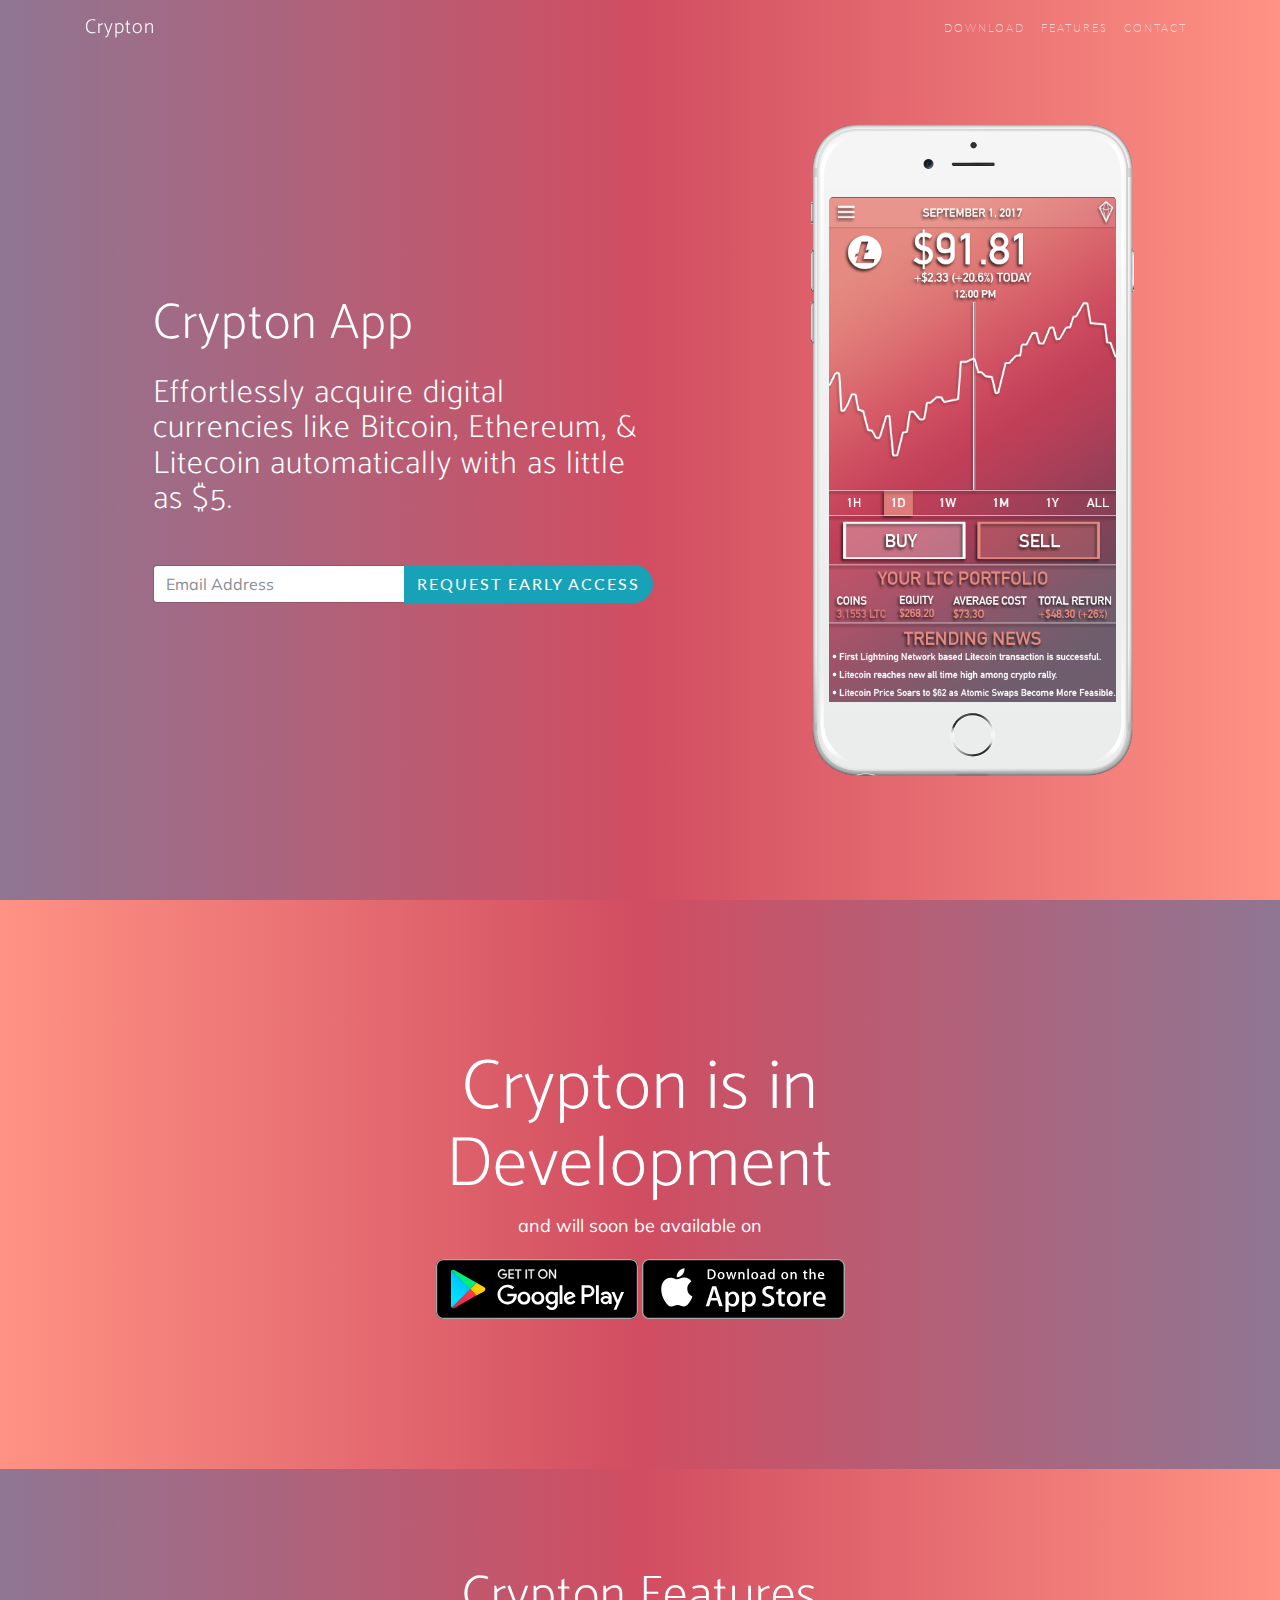
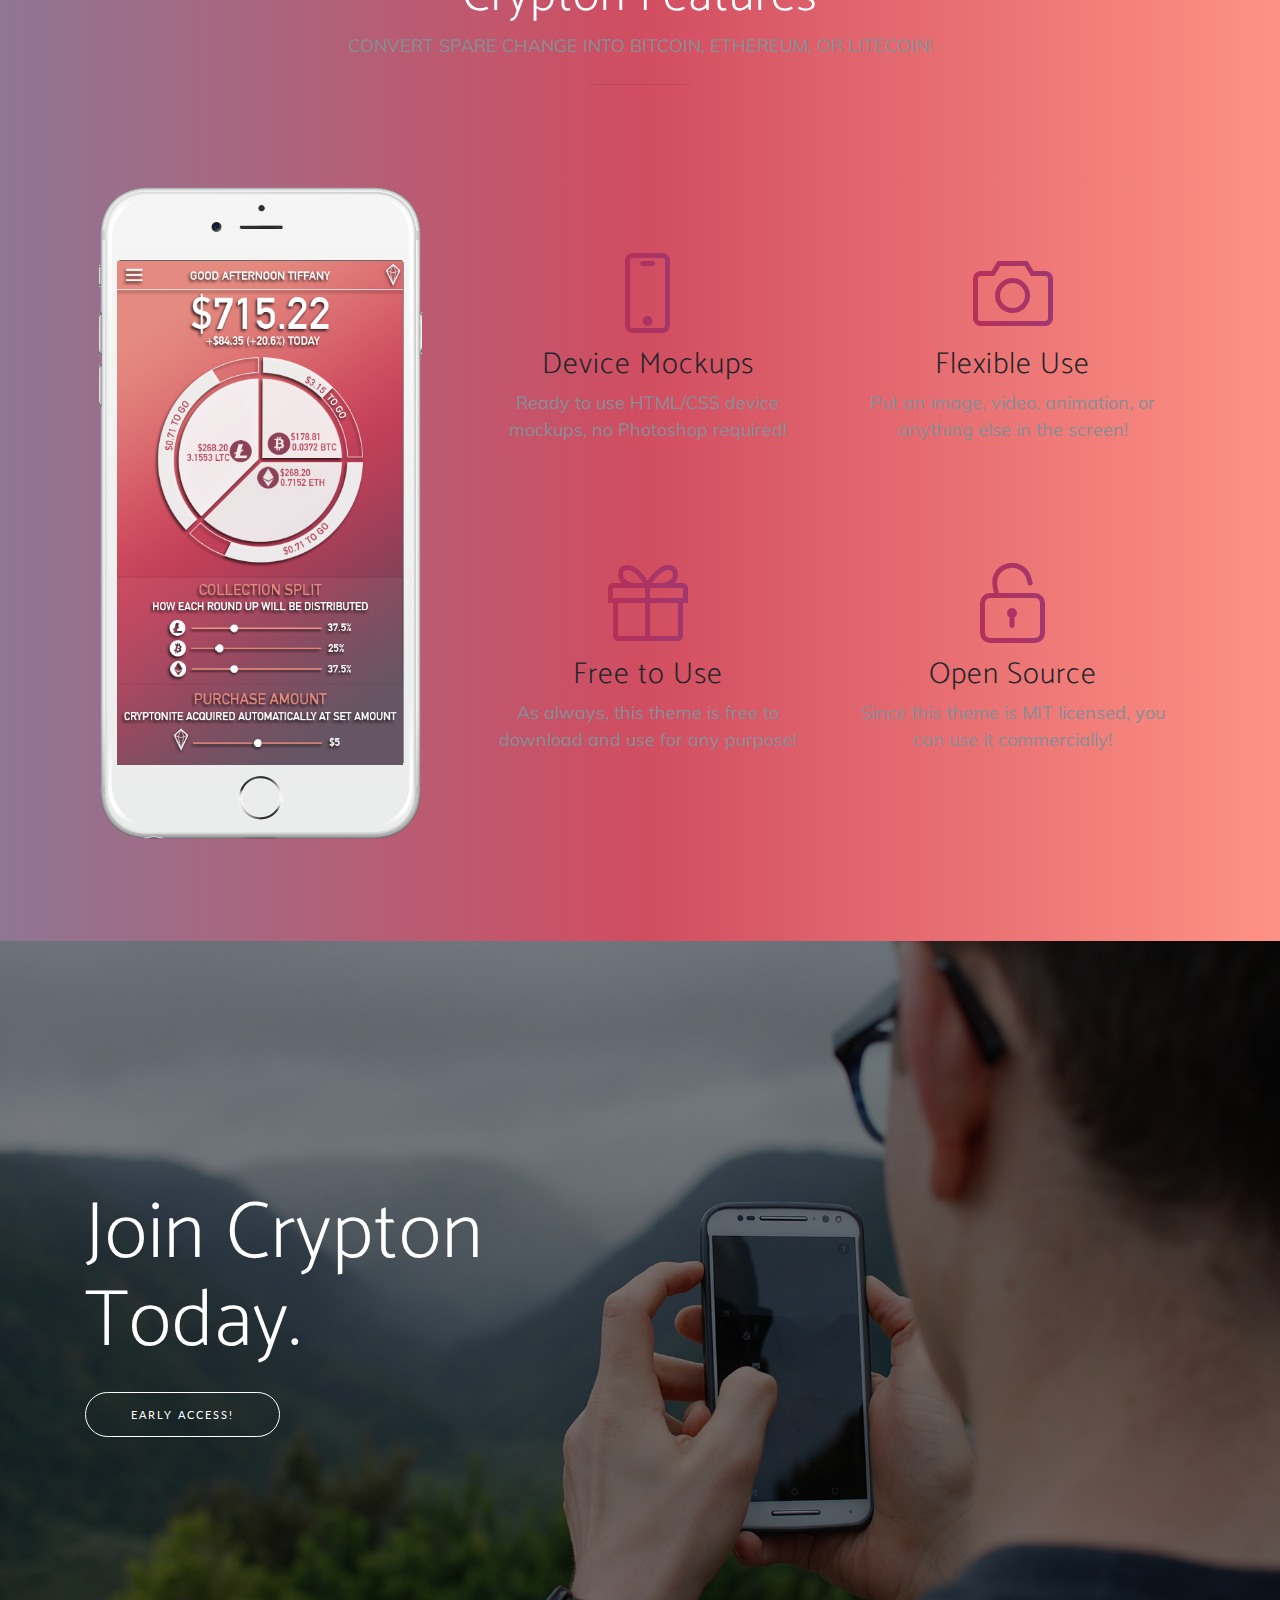
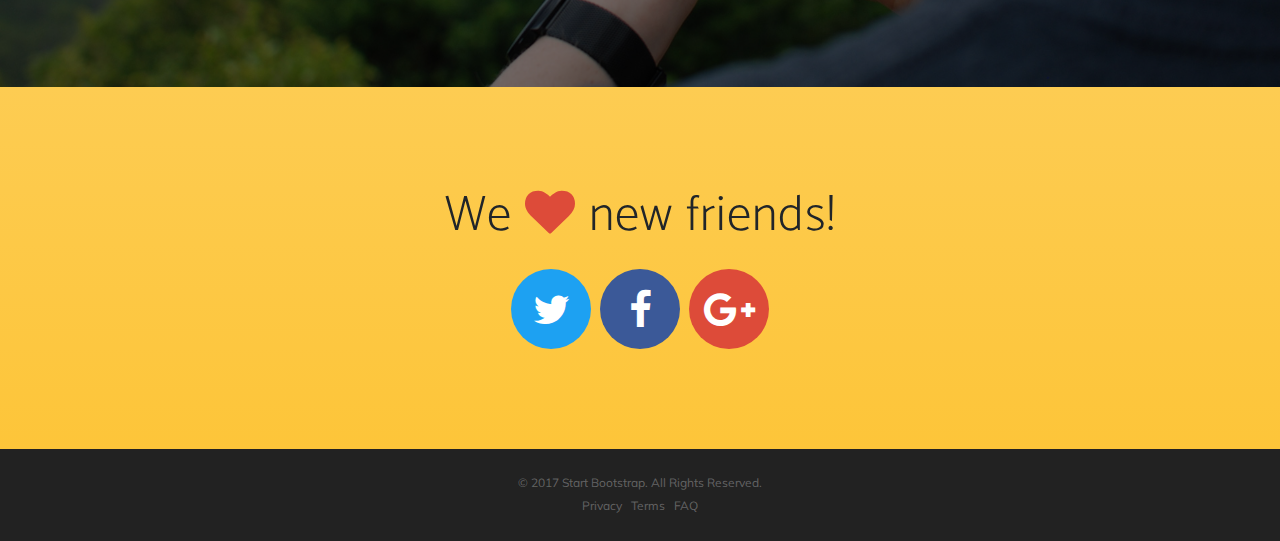
==== new-age/index.html @ 5d36900b "added assets" ====
<!DOCTYPE html>
<html lang="en">

  <head>

    <meta charset="utf-8">
    <meta name="viewport" content="width=device-width, initial-scale=1, shrink-to-fit=no">
    <meta name="description" content="">
    <meta name="author" content="">

    <title>New Age - Start Bootstrap Theme</title>

    <!-- Bootstrap core CSS -->
    <link href="vendor/bootstrap/css/bootstrap.min.css" rel="stylesheet">

    <!-- Custom fonts for this template -->
    <link rel="stylesheet" href="vendor/font-awesome/css/font-awesome.min.css">
    <link rel="stylesheet" href="vendor/simple-line-icons/css/simple-line-icons.css">
    <link href="https://fonts.googleapis.com/css?family=Lato" rel="stylesheet">
    <link href="https://fonts.googleapis.com/css?family=Catamaran:100,200,300,400,500,600,700,800,900" rel="stylesheet">
    <link href="https://fonts.googleapis.com/css?family=Muli" rel="stylesheet">

    <!-- Plugin CSS -->
    <link rel="stylesheet" href="device-mockups/device-mockups.css">

    <!-- Custom styles for this template -->
    <link href="css/new-age.css" rel="stylesheet">

  </head>

  <body id="page-top">

    <!-- Navigation -->
    <nav class="navbar navbar-expand-lg navbar-light fixed-top" id="mainNav">
      <div class="container">
        <a class="navbar-brand js-scroll-trigger" href="#page-top">Crypton</a>
        <button class="navbar-toggler navbar-toggler-right" type="button" data-toggle="collapse" data-target="#navbarResponsive" aria-controls="navbarResponsive" aria-expanded="false" aria-label="Toggle navigation">
          Menu
          <i class="fa fa-bars"></i>
        </button>
        <div class="collapse navbar-collapse" id="navbarResponsive">
          <ul class="navbar-nav ml-auto">
            <li class="nav-item">
              <a class="nav-link js-scroll-trigger" href="#download">Download</a>
            </li>
            <li class="nav-item">
              <a class="nav-link js-scroll-trigger" href="#features">Features</a>
            </li>
            <li class="nav-item">
              <a class="nav-link js-scroll-trigger" href="mailto: cryptonblase@gmail.com?body=I want to be on the waitlist!&subject=Add me to the waitlist!">Contact</a>
            </li>
          </ul>
        </div>
      </div>
    </nav>

    <header class="masthead">
      <div class="container h-100">
        <div class="row h-100">
          <div class="col-lg-7 my-auto">
            <div class="header-content mx-auto">
              <h1 class="mb-4"> Crypton App</h1>
              <h2 class="mb-5">Effortlessly acquire digital currencies like Bitcoin, Ethereum, & Litecoin automatically with as little as $5.</h2>
              <form>
                <div class="input-group">
                  <input type="email" class="form-control" size="50" placeholder="Email Address" required>
                  <div class="input-group-btn">
                    <button type="button" class="btn btn-info">Request Early Access</button>
                  </div>
                </div>
              </form>
            </div>
          </div>
          <div class="col-lg-5 my-auto">
            <div class="device-container">
              <div class="device-mockup iphone6_plus portrait white">
                <div class="device">
                  <div class="screen">
                    <!-- Demo image for screen mockup, you can put an image here, some HTML, an animation, video, or anything else! -->
                    <img src="img/homepage_btc.png" class="img-fluid" alt="">
                  </div>
                  <div class="button">
                    <!-- You can hook the "home button" to some JavaScript events or just remove it -->
                  </div>
                </div>
              </div>
            </div>
          </div>
        </div>
      </div>
    </header>

    <section class="download text-center bg-gradient1" id="download">
      <div class="container">
        <div class="row">
          <div class="col-md-8 mx-auto">
            <h2 class="section-heading">Crypton is in Development</h2>
            <p> and will soon be available on</p>
            <div class="badges">
              <a class="badge-link" href="#contact"><img src="img/google-play-badge.svg" alt=""></a>
              <a class="badge-link" href="#"><img src="img/app-store-badge.svg" alt=""></a>
            </div>
          </div>
        </div>
      </div>
    </section>

    <section class="features bg-gradient2" id="features">
      <div class="container">
        <div class="section-heading text-center">
          <h2>Crypton Features</h2>
          <p class="text-muted">CONVERT SPARE CHANGE INTO BITCOIN, ETHEREUM, OR LITECOIN!</p>
          <hr>
        </div>
        <div class="row">
          <div class="col-lg-4 my-auto">
            <div class="device-container">
              <div class="device-mockup iphone6_plus portrait white">
                <div class="device">
                  <div class="screen">
                    <!-- Demo image for screen mockup, you can put an image here, some HTML, an animation, video, or anything else! -->
                    <img src="img/homepagepie2.png" class="img-fluid" alt="">
                  </div>
                  <div class="button">
                    <!-- You can hook the "home button" to some JavaScript events or just remove it -->
                  </div>
                </div>
              </div>
            </div>
          </div>
          <div class="col-lg-8 my-auto">
            <div class="container-fluid">
              <div class="row">
                <div class="col-lg-6">
                  <div class="feature-item">
                    <i class="icon-screen-smartphone text-primary"></i>
                    <h3>Device Mockups</h3>
                    <p class="text-muted">Ready to use HTML/CSS device mockups, no Photoshop required!</p>
                  </div>
                </div>
                <div class="col-lg-6">
                  <div class="feature-item">
                    <i class="icon-camera text-primary"></i>
                    <h3>Flexible Use</h3>
                    <p class="text-muted">Put an image, video, animation, or anything else in the screen!</p>
                  </div>
                </div>
              </div>
              <div class="row">
                <div class="col-lg-6">
                  <div class="feature-item">
                    <i class="icon-present text-primary"></i>
                    <h3>Free to Use</h3>
                    <p class="text-muted">As always, this theme is free to download and use for any purpose!</p>
                  </div>
                </div>
                <div class="col-lg-6">
                  <div class="feature-item">
                    <i class="icon-lock-open text-primary"></i>
                    <h3>Open Source</h3>
                    <p class="text-muted">Since this theme is MIT licensed, you can use it commercially!</p>
                  </div>
                </div>
              </div>
            </div>
          </div>
        </div>
      </div>
    </section>

    <section class="cta">
      <div class="cta-content">
        <div class="container">
          <h2>Join Crypton Today.</h2>
          <a href="#contact" class="btn btn-outline btn-xl js-scroll-trigger">Early Access!</a>
        </div>
      </div>
      <div class="overlay"></div>
    </section>

    <section class="contact bg-primary" id="contact">
      <div class="container">
        <h2>We
          <i class="fa fa-heart"></i>
          new friends!</h2>
        <ul class="list-inline list-social">
          <li class="list-inline-item social-twitter">
            <a href="#">
              <i class="fa fa-twitter"></i>
            </a>
          </li>
          <li class="list-inline-item social-facebook">
            <a href="#">
              <i class="fa fa-facebook"></i>
            </a>
          </li>
          <li class="list-inline-item social-google-plus">
            <a href="#">
              <i class="fa fa-google-plus"></i>
            </a>
          </li>
        </ul>
      </div>
    </section>

    <footer>
      <div class="container">
        <p>&copy; 2017 Start Bootstrap. All Rights Reserved.</p>
        <ul class="list-inline">
          <li class="list-inline-item">
            <a href="#">Privacy</a>
          </li>
          <li class="list-inline-item">
            <a href="#">Terms</a>
          </li>
          <li class="list-inline-item">
            <a href="#">FAQ</a>
          </li>
        </ul>
      </div>
    </footer>

    <!-- Bootstrap core JavaScript -->
    <script src="vendor/jquery/jquery.min.js"></script>
    <script src="vendor/popper/popper.min.js"></script>
    <script src="vendor/bootstrap/js/bootstrap.min.js"></script>

    <!-- Plugin JavaScript -->
    <script src="vendor/jquery-easing/jquery.easing.min.js"></script>

    <!-- Custom scripts for this template -->
    <script src="js/new-age.min.js"></script>

  </body>

</html>
---- new-age/vendor/simple-line-icons/css/simple-line-icons.css ----
@font-face {
  font-family: 'simple-line-icons';
  src: url('../fonts/Simple-Line-Icons.eot?v=2.4.0');
  src: url('../fonts/Simple-Line-Icons.eot?v=2.4.0#iefix') format('embedded-opentype'), url('../fonts/Simple-Line-Icons.woff2?v=2.4.0') format('woff2'), url('../fonts/Simple-Line-Icons.ttf?v=2.4.0') format('truetype'), url('../fonts/Simple-Line-Icons.woff?v=2.4.0') format('woff'), url('../fonts/Simple-Line-Icons.svg?v=2.4.0#simple-line-icons') format('svg');
  font-weight: normal;
  font-style: normal;
}
/*
 Use the following CSS code if you want to have a class per icon.
 Instead of a list of all class selectors, you can use the generic [class*="icon-"] selector, but it's slower:
*/
.icon-user,
.icon-people,
.icon-user-female,
.icon-user-follow,
.icon-user-following,
.icon-user-unfollow,
.icon-login,
.icon-logout,
.icon-emotsmile,
.icon-phone,
.icon-call-end,
.icon-call-in,
.icon-call-out,
.icon-map,
.icon-location-pin,
.icon-direction,
.icon-directions,
.icon-compass,
.icon-layers,
.icon-menu,
.icon-list,
.icon-options-vertical,
.icon-options,
.icon-arrow-down,
.icon-arrow-left,
.icon-arrow-right,
.icon-arrow-up,
.icon-arrow-up-circle,
.icon-arrow-left-circle,
.icon-arrow-right-circle,
.icon-arrow-down-circle,
.icon-check,
.icon-clock,
.icon-plus,
.icon-minus,
.icon-close,
.icon-event,
.icon-exclamation,
.icon-organization,
.icon-trophy,
.icon-screen-smartphone,
.icon-screen-desktop,
.icon-plane,
.icon-notebook,
.icon-mustache,
.icon-mouse,
.icon-magnet,
.icon-energy,
.icon-disc,
.icon-cursor,
.icon-cursor-move,
.icon-crop,
.icon-chemistry,
.icon-speedometer,
.icon-shield,
.icon-screen-tablet,
.icon-magic-wand,
.icon-hourglass,
.icon-graduation,
.icon-ghost,
.icon-game-controller,
.icon-fire,
.icon-eyeglass,
.icon-envelope-open,
.icon-envelope-letter,
.icon-bell,
.icon-badge,
.icon-anchor,
.icon-wallet,
.icon-vector,
.icon-speech,
.icon-puzzle,
.icon-printer,
.icon-present,
.icon-playlist,
.icon-pin,
.icon-picture,
.icon-handbag,
.icon-globe-alt,
.icon-globe,
.icon-folder-alt,
.icon-folder,
.icon-film,
.icon-feed,
.icon-drop,
.icon-drawer,
.icon-docs,
.icon-doc,
.icon-diamond,
.icon-cup,
.icon-calculator,
.icon-bubbles,
.icon-briefcase,
.icon-book-open,
.icon-basket-loaded,
.icon-basket,
.icon-bag,
.icon-action-undo,
.icon-action-redo,
.icon-wrench,
.icon-umbrella,
.icon-trash,
.icon-tag,
.icon-support,
.icon-frame,
.icon-size-fullscreen,
.icon-size-actual,
.icon-shuffle,
.icon-share-alt,
.icon-share,
.icon-rocket,
.icon-question,
.icon-pie-chart,
.icon-pencil,
.icon-note,
.icon-loop,
.icon-home,
.icon-grid,
.icon-graph,
.icon-microphone,
.icon-music-tone-alt,
.icon-music-tone,
.icon-earphones-alt,
.icon-earphones,
.icon-equalizer,
.icon-like,
.icon-dislike,
.icon-control-start,
.icon-control-rewind,
.icon-control-play,
.icon-control-pause,
.icon-control-forward,
.icon-control-end,
.icon-volume-1,
.icon-volume-2,
.icon-volume-off,
.icon-calendar,
.icon-bulb,
.icon-chart,
.icon-ban,
.icon-bubble,
.icon-camrecorder,
.icon-camera,
.icon-cloud-download,
.icon-cloud-upload,
.icon-envelope,
.icon-eye,
.icon-flag,
.icon-heart,
.icon-info,
.icon-key,
.icon-link,
.icon-lock,
.icon-lock-open,
.icon-magnifier,
.icon-magnifier-add,
.icon-magnifier-remove,
.icon-paper-clip,
.icon-paper-plane,
.icon-power,
.icon-refresh,
.icon-reload,
.icon-settings,
.icon-star,
.icon-symbol-female,
.icon-symbol-male,
.icon-target,
.icon-credit-card,
.icon-paypal,
.icon-social-tumblr,
.icon-social-twitter,
.icon-social-facebook,
.icon-social-instagram,
.icon-social-linkedin,
.icon-social-pinterest,
.icon-social-github,
.icon-social-google,
.icon-social-reddit,
.icon-social-skype,
.icon-social-dribbble,
.icon-social-behance,
.icon-social-foursqare,
.icon-social-soundcloud,
.icon-social-spotify,
.icon-social-stumbleupon,
.icon-social-youtube,
.icon-social-dropbox,
.icon-social-vkontakte,
.icon-social-steam {
  font-family: 'simple-line-icons';
  speak: none;
  font-style: normal;
  font-weight: normal;
  font-variant: normal;
  text-transform: none;
  line-height: 1;
  /* Better Font Rendering =========== */
  -webkit-font-smoothing: antialiased;
  -moz-osx-font-smoothing: grayscale;
}
.icon-user:before {
  content: "\e005";
}
.icon-people:before {
  content: "\e001";
}
.icon-user-female:before {
  content: "\e000";
}
.icon-user-follow:before {
  content: "\e002";
}
.icon-user-following:before {
  content: "\e003";
}
.icon-user-unfollow:before {
  content: "\e004";
}
.icon-login:before {
  content: "\e066";
}
.icon-logout:before {
  content: "\e065";
}
.icon-emotsmile:before {
  content: "\e021";
}
.icon-phone:before {
  content: "\e600";
}
.icon-call-end:before {
  content: "\e048";
}
.icon-call-in:before {
  content: "\e047";
}
.icon-call-out:before {
  content: "\e046";
}
.icon-map:before {
  content: "\e033";
}
.icon-location-pin:before {
  content: "\e096";
}
.icon-direction:before {
  content: "\e042";
}
.icon-directions:before {
  content: "\e041";
}
.icon-compass:before {
  content: "\e045";
}
.icon-layers:before {
  content: "\e034";
}
.icon-menu:before {
  content: "\e601";
}
.icon-list:before {
  content: "\e067";
}
.icon-options-vertical:before {
  content: "\e602";
}
.icon-options:before {
  content: "\e603";
}
.icon-arrow-down:before {
  content: "\e604";
}
.icon-arrow-left:before {
  content: "\e605";
}
.icon-arrow-right:before {
  content: "\e606";
}
.icon-arrow-up:before {
  content: "\e607";
}
.icon-arrow-up-circle:before {
  content: "\e078";
}
.icon-arrow-left-circle:before {
  content: "\e07a";
}
.icon-arrow-right-circle:before {
  content: "\e079";
}
.icon-arrow-down-circle:before {
  content: "\e07b";
}
.icon-check:before {
  content: "\e080";
}
.icon-clock:before {
  content: "\e081";
}
.icon-plus:before {
  content: "\e095";
}
.icon-minus:before {
  content: "\e615";
}
.icon-close:before {
  content: "\e082";
}
.icon-event:before {
  content: "\e619";
}
.icon-exclamation:before {
  content: "\e617";
}
.icon-organization:before {
  content: "\e616";
}
.icon-trophy:before {
  content: "\e006";
}
.icon-screen-smartphone:before {
  content: "\e010";
}
.icon-screen-desktop:before {
  content: "\e011";
}
.icon-plane:before {
  content: "\e012";
}
.icon-notebook:before {
  content: "\e013";
}
.icon-mustache:before {
  content: "\e014";
}
.icon-mouse:before {
  content: "\e015";
}
.icon-magnet:before {
  content: "\e016";
}
.icon-energy:before {
  content: "\e020";
}
.icon-disc:before {
  content: "\e022";
}
.icon-cursor:before {
  content: "\e06e";
}
.icon-cursor-move:before {
  content: "\e023";
}
.icon-crop:before {
  content: "\e024";
}
.icon-chemistry:before {
  content: "\e026";
}
.icon-speedometer:before {
  content: "\e007";
}
.icon-shield:before {
  content: "\e00e";
}
.icon-screen-tablet:before {
  content: "\e00f";
}
.icon-magic-wand:before {
  content: "\e017";
}
.icon-hourglass:before {
  content: "\e018";
}
.icon-graduation:before {
  content: "\e019";
}
.icon-ghost:before {
  content: "\e01a";
}
.icon-game-controller:before {
  content: "\e01b";
}
.icon-fire:before {
  content: "\e01c";
}
.icon-eyeglass:before {
  content: "\e01d";
}
.icon-envelope-open:before {
  content: "\e01e";
}
.icon-envelope-letter:before {
  content: "\e01f";
}
.icon-bell:before {
  content: "\e027";
}
.icon-badge:before {
  content: "\e028";
}
.icon-anchor:before {
  content: "\e029";
}
.icon-wallet:before {
  content: "\e02a";
}
.icon-vector:before {
  content: "\e02b";
}
.icon-speech:before {
  content: "\e02c";
}
.icon-puzzle:before {
  content: "\e02d";
}
.icon-printer:before {
  content: "\e02e";
}
.icon-present:before {
  content: "\e02f";
}
.icon-playlist:before {
  content: "\e030";
}
.icon-pin:before {
  content: "\e031";
}
.icon-picture:before {
  content: "\e032";
}
.icon-handbag:before {
  content: "\e035";
}
.icon-globe-alt:before {
  content: "\e036";
}
.icon-globe:before {
  content: "\e037";
}
.icon-folder-alt:before {
  content: "\e039";
}
.icon-folder:before {
  content: "\e089";
}
.icon-film:before {
  content: "\e03a";
}
.icon-feed:before {
  content: "\e03b";
}
.icon-drop:before {
  content: "\e03e";
}
.icon-drawer:before {
  content: "\e03f";
}
.icon-docs:before {
  content: "\e040";
}
.icon-doc:before {
  content: "\e085";
}
.icon-diamond:before {
  content: "\e043";
}
.icon-cup:before {
  content: "\e044";
}
.icon-calculator:before {
  content: "\e049";
}
.icon-bubbles:before {
  content: "\e04a";
}
.icon-briefcase:before {
  content: "\e04b";
}
.icon-book-open:before {
  content: "\e04c";
}
.icon-basket-loaded:before {
  content: "\e04d";
}
.icon-basket:before {
  content: "\e04e";
}
.icon-bag:before {
  content: "\e04f";
}
.icon-action-undo:before {
  content: "\e050";
}
.icon-action-redo:before {
  content: "\e051";
}
.icon-wrench:before {
  content: "\e052";
}
.icon-umbrella:before {
  content: "\e053";
}
.icon-trash:before {
  content: "\e054";
}
.icon-tag:before {
  content: "\e055";
}
.icon-support:before {
  content: "\e056";
}
.icon-frame:before {
  content: "\e038";
}
.icon-size-fullscreen:before {
  content: "\e057";
}
.icon-size-actual:before {
  content: "\e058";
}
.icon-shuffle:before {
  content: "\e059";
}
.icon-share-alt:before {
  content: "\e05a";
}
.icon-share:before {
  content: "\e05b";
}
.icon-rocket:before {
  content: "\e05c";
}
.icon-question:before {
  content: "\e05d";
}
.icon-pie-chart:before {
  content: "\e05e";
}
.icon-pencil:before {
  content: "\e05f";
}
.icon-note:before {
  content: "\e060";
}
.icon-loop:before {
  content: "\e064";
}
.icon-home:before {
  content: "\e069";
}
.icon-grid:before {
  content: "\e06a";
}
.icon-graph:before {
  content: "\e06b";
}
.icon-microphone:before {
  content: "\e063";
}
.icon-music-tone-alt:before {
  content: "\e061";
}
.icon-music-tone:before {
  content: "\e062";
}
.icon-earphones-alt:before {
  content: "\e03c";
}
.icon-earphones:before {
  content: "\e03d";
}
.icon-equalizer:before {
  content: "\e06c";
}
.icon-like:before {
  content: "\e068";
}
.icon-dislike:before {
  content: "\e06d";
}
.icon-control-start:before {
  content: "\e06f";
}
.icon-control-rewind:before {
  content: "\e070";
}
.icon-control-play:before {
  content: "\e071";
}
.icon-control-pause:before {
  content: "\e072";
}
.icon-control-forward:before {
  content: "\e073";
}
.icon-control-end:before {
  content: "\e074";
}
.icon-volume-1:before {
  content: "\e09f";
}
.icon-volume-2:before {
  content: "\e0a0";
}
.icon-volume-off:before {
  content: "\e0a1";
}
.icon-calendar:before {
  content: "\e075";
}
.icon-bulb:before {
  content: "\e076";
}
.icon-chart:before {
  content: "\e077";
}
.icon-ban:before {
  content: "\e07c";
}
.icon-bubble:before {
  content: "\e07d";
}
.icon-camrecorder:before {
  content: "\e07e";
}
.icon-camera:before {
  content: "\e07f";
}
.icon-cloud-download:before {
  content: "\e083";
}
.icon-cloud-upload:before {
  content: "\e084";
}
.icon-envelope:before {
  content: "\e086";
}
.icon-eye:before {
  content: "\e087";
}
.icon-flag:before {
  content: "\e088";
}
.icon-heart:before {
  content: "\e08a";
}
.icon-info:before {
  content: "\e08b";
}
.icon-key:before {
  content: "\e08c";
}
.icon-link:before {
  content: "\e08d";
}
.icon-lock:before {
  content: "\e08e";
}
.icon-lock-open:before {
  content: "\e08f";
}
.icon-magnifier:before {
  content: "\e090";
}
.icon-magnifier-add:before {
  content: "\e091";
}
.icon-magnifier-remove:before {
  content: "\e092";
}
.icon-paper-clip:before {
  content: "\e093";
}
.icon-paper-plane:before {
  content: "\e094";
}
.icon-power:before {
  content: "\e097";
}
.icon-refresh:before {
  content: "\e098";
}
.icon-reload:before {
  content: "\e099";
}
.icon-settings:before {
  content: "\e09a";
}
.icon-star:before {
  content: "\e09b";
}
.icon-symbol-female:before {
  content: "\e09c";
}
.icon-symbol-male:before {
  content: "\e09d";
}
.icon-target:before {
  content: "\e09e";
}
.icon-credit-card:before {
  content: "\e025";
}
.icon-paypal:before {
  content: "\e608";
}
.icon-social-tumblr:before {
  content: "\e00a";
}
.icon-social-twitter:before {
  content: "\e009";
}
.icon-social-facebook:before {
  content: "\e00b";
}
.icon-social-instagram:before {
  content: "\e609";
}
.icon-social-linkedin:before {
  content: "\e60a";
}
.icon-social-pinterest:before {
  content: "\e60b";
}
.icon-social-github:before {
  content: "\e60c";
}
.icon-social-google:before {
  content: "\e60d";
}
.icon-social-reddit:before {
  content: "\e60e";
}
.icon-social-skype:before {
  content: "\e60f";
}
.icon-social-dribbble:before {
  content: "\e00d";
}
.icon-social-behance:before {
  content: "\e610";
}
.icon-social-foursqare:before {
  content: "\e611";
}
.icon-social-soundcloud:before {
  content: "\e612";
}
.icon-social-spotify:before {
  content: "\e613";
}
.icon-social-stumbleupon:before {
  content: "\e614";
}
.icon-social-youtube:before {
  content: "\e008";
}
.icon-social-dropbox:before {
  content: "\e00c";
}
.icon-social-vkontakte:before {
  content: "\e618";
}
.icon-social-steam:before {
  content: "\e620";
}
---- new-age/device-mockups/device-mockups.css ----
/*
 *	HTML5 Device Mockups
 *
 *	By:
 *		Tomi Hiltunen
 *		tomi@mitakuuluu.fi
 *		http://fi.linkedin.com/in/tomihiltunen/
 *
 *		Angelos Arnis
 *		http://fi.linkedin.com/in/angelosarnis/
 *
 *	Inluded in this package:
 *		- iPhone5 (black/white, portrait/landscape)
 *		- iPad2 (black/white, portrait/landscape)
 *		- iMac
 *		- MacBook Pro (retina model)
 *		- Nexus 7
 *		- Lumia 920
 *		- Microsoft Surface
 *		- Galaxy S3
 *
 *  Added by ben182 (@beno182):
 *		- iPhone 6
 *  	- iPhone 6 Plus
 *		- iPhone SE
 *		- iPad Air
 *		- iPad Air 2
 *		- iPad Pro
 *		- Macbook 2015
 *
 *
 */

 /* GENERAL STYLE */

.device-mockup {
	position: relative;
	width: 100%;
	padding-bottom: 61.775701%;
}

	.device-mockup > .device {
		position: absolute;
		top: 0; bottom: 0; left: 0; right: 0;
		width: 100%; height: 100%;
		background-size: 100% 100%;
		background-repeat: no-repeat;
		background-image: url("macbook/macbook.png");
	}

		.device-mockup > .device > .screen {
			position: absolute;
			top:    11.0438729%;
			bottom: 14.6747352%;
			left:   13.364486%;
			right:  13.364486%;
			overflow: hidden;
		}

		.device-mockup > .device > .button {
			position: absolute;
			top: 0; left: 0;
			display: none;
			overflow: hidden;
			border-radius: 100%;
			-webkit-border-radius: 100%;
			-moz-border-radius: 100%;
			cursor: pointer;
		}


/* DEVICES */


/* iMac */
.device-mockup.imac {
	padding-bottom: 81.230769%;
}

.device-mockup.imac > .device {
	background-image: url("imac/imac.png");
}

.device-mockup.imac > .device > .screen {
	top: 8.20707071%; bottom: 31.6919192%; left: 6.61538462%; right: 6.61538462%;
}


/* MacBook Pro */
.device-mockup.macbook {
	padding-bottom: 61.775701%;
}

.device-mockup.macbook > .device {
	background-image: url("macbook/macbook.png");
}

.device-mockup.macbook > .device > .screen {
	top: 11.0438729%; bottom: 14.6747352%; left: 13.364486%; right: 13.364486%;
}

/* MacBook 2015 */
.device-mockup.macbook_2015 {
	padding-bottom: 57.50%;
}

.device-mockup.macbook_2015 > .device,
.device-mockup.macbook_2015.grey > .device {
	background-image: url("macbook_2015/grey.png");
}

.device-mockup.macbook_2015 > .device,
.device-mockup.macbook_2015.silver > .device {
	background-image: url("macbook_2015/silver.png");
}

.device-mockup.macbook_2015 > .device,
.device-mockup.macbook_2015.gold > .device {
	background-image: url("macbook_2015/gold.png");
}

.device-mockup.macbook_2015 > .device > .screen {
    top: 7.5%; bottom: 10.9%; left: 12.46%; right: 12.56%;
}


/* iPhone 5 */
.device-mockup.iphone5,
.device-mockup.iphone5.portrait {
	padding-bottom: 210.57%;
}

.device-mockup.iphone5.landscape {
	padding-bottom: 47.49%;
}

.device-mockup.iphone5 > .device,
.device-mockup.iphone5.black > .device,
.device-mockup.iphone5.portrait.black > .device {
	background-image: url("iphone5/iphone5_port_black.png");
}

.device-mockup.iphone5.landscape > .device,
.device-mockup.iphone5.landscape.black > .device {
	background-image: url("iphone5/iphone5_land_black.png");
}

.device-mockup.iphone5.white > .device,
.device-mockup.iphone5.portrait.white > .device {
	background-image: url("iphone5/iphone5_port_white.png");
}

.device-mockup.iphone5.landscape.white > .device {
	background-image: url("iphone5/iphone5_land_white.png");
}

.device-mockup.iphone5 > .device > .screen,
.device-mockup.iphone5.portrait > .device > .screen {
    top: 14.78%; bottom: 13.78%; left: 8.77%; right: 7.77%;
}

.device-mockup.iphone5.landscape > .device > .screen {
    top: 7.422488%; bottom: 8.422488%; left: 14.919127%; right: 14.019127%;
}

.device-mockup.iphone5 > .device > .button,
.device-mockup.iphone5.portrait > .device > .button {
	display: block;
    top: 88.3%; bottom: 2.5%; left: 40%; right: 40%;
}

.device-mockup.iphone5.landscape > .device > .button {
	display: block;
    top: 40%; bottom: 41%; left: 88.4%; right: 2.3%;
}

/* iPhone SE */
.device-mockup.iphone_se,
.device-mockup.iphone_se.portrait {
	padding-bottom: 209.83%;
}

.device-mockup.iphone_se.landscape {
	padding-bottom: 47.66%;
}

.device-mockup.iphone_se > .device,
.device-mockup.iphone_se.black > .device,
.device-mockup.iphone_se.portrait.black > .device {
	background-image: url("iphone_se/iphone_se_port_black.png");
}

.device-mockup.iphone_se.landscape > .device,
.device-mockup.iphone_se.landscape.black > .device {
	background-image: url("iphone_se/iphone_se_land_black.png");
}

.device-mockup.iphone_se.white > .device,
.device-mockup.iphone_se.portrait.white > .device {
	background-image: url("iphone_se/iphone_se_port_white.png");
}

.device-mockup.iphone_se.landscape.white > .device {
	background-image: url("iphone_se/iphone_se_land_white.png");
}

.device-mockup.iphone_se.gold > .device,
.device-mockup.iphone_se.portrait.gold > .device {
	background-image: url("iphone_se/iphone_se_port_gold.png");
}

.device-mockup.iphone_se.landscape.gold > .device {
	background-image: url("iphone_se/iphone_se_land_gold.png");
}

.device-mockup.iphone_se.rose > .device,
.device-mockup.iphone_se.portrait.rose > .device {
	background-image: url("iphone_se/iphone_se_port_rose.png");
}

.device-mockup.iphone_se.landscape.rose > .device {
	background-image: url("iphone_se/iphone_se_land_rose.png");
}

.device-mockup.iphone_se > .device > .screen,
.device-mockup.iphone_se.portrait > .device > .screen {
	top: 16.28%; bottom: 16.28%; left: 11.77%; right: 11.77%;
}

.device-mockup.iphone_se.landscape > .device > .screen {
	top: 11.722488%; bottom: 11.722488%; left: 16.0191273%; right: 16.0191273%;
}

.device-mockup.iphone_se > .device > .button,
.device-mockup.iphone_se.portrait > .device > .button {
	display: block;
	top: 86.3%; bottom: 5.5%; left:  42%; right: 42%;
}

.device-mockup.iphone_se.landscape > .device > .button {
	display: block;
	top: 42%; bottom: 42%; left:  86.4%; right: 5.1%;
}

/* iPhone 6 */
.device-mockup.iphone6,
.device-mockup.iphone6.portrait {
	padding-bottom: 207.19%;
}

.device-mockup.iphone6.landscape {
	padding-bottom: 48.76%;
}

.device-mockup.iphone6 > .device,
.device-mockup.iphone6.black > .device,
.device-mockup.iphone6.portrait.black > .device {
	background-image: url("iphone_6/iphone_6_port_black.png");
}

.device-mockup.iphone6.landscape > .device,
.device-mockup.iphone6.landscape.black > .device {
	background-image: url("iphone_6/iphone_6_land_black.png");
}

.device-mockup.iphone6.white > .device,
.device-mockup.iphone6.portrait.white > .device {
	background-image: url("iphone_6/iphone_6_port_white.png");
}

.device-mockup.iphone6.landscape.white > .device {
	background-image: url("iphone_6/iphone_6_land_white.png");
}

.device-mockup.iphone6.gold > .device,
.device-mockup.iphone6.portrait.gold > .device {
	background-image: url("iphone_6/iphone_6_port_gold.png");
}

.device-mockup.iphone6.landscape.gold > .device {
	background-image: url("iphone_6/iphone_6_land_gold.png");
}

.device-mockup.iphone6 > .device > .screen,
.device-mockup.iphone6.portrait > .device > .screen {
	top: 12.58%; bottom: 12.88%; left: 6.77%; right: 6.77%;
}

.device-mockup.iphone6.landscape > .device > .screen {
	top: 6.77%; bottom: 6.77%; left: 12.58%; right: 12.88%;
}

.device-mockup.iphone6 > .device > .button,
.device-mockup.iphone6.portrait > .device > .button {
	display: block;
	top: 88.6%; bottom: 3.2%; left: 42%; right: 42%;
}

.device-mockup.iphone6.landscape > .device > .button {
	display: block;
	top: 42%; bottom: 42%; left:  88.6%; right: 3.2%;
}

/* iPhone 6 Plus*/
.device-mockup.iphone6_plus,
.device-mockup.iphone6_plus.portrait {
	padding-bottom: 201.76%;
}

.device-mockup.iphone6_plus.landscape {
	padding-bottom: 49.56%;
}

.device-mockup.iphone6_plus > .device,
.device-mockup.iphone6_plus.black > .device,
.device-mockup.iphone6_plus.portrait.black > .device {
	background-image: url("iphone_6_plus/iphone_6_plus_black_port.png");
}

.device-mockup.iphone6_plus.landscape > .device,
.device-mockup.iphone6_plus.landscape.black > .device {
	background-image: url("iphone_6_plus/iphone_6_plus_black_land.png");
}

.device-mockup.iphone6_plus.white > .device,
.device-mockup.iphone6_plus.portrait.white > .device {
	background-image: url("iphone_6_plus/iphone_6_plus_white_port.png");
}

.device-mockup.iphone6_plus.landscape.white > .device {
	background-image: url("iphone_6_plus/iphone_6_plus_white_land.png");
}

.device-mockup.iphone6_plus.gold > .device,
.device-mockup.iphone6_plus.portrait.gold > .device {
	background-image: url("iphone_6_plus/iphone_6_plus_gold_port.png");
}

.device-mockup.iphone6_plus.landscape.gold > .device {
	background-image: url("iphone_6_plus/iphone_6_plus_gold_land.png");
}

.device-mockup.iphone6_plus > .device > .screen,
.device-mockup.iphone6_plus.portrait > .device > .screen {
    top: 11.58%; bottom: 11.58%; left: 5.97%; right: 5.97%;
}

.device-mockup.iphone6_plus.landscape > .device > .screen {
    top: 5.97%; bottom: 5.97%; left: 11.38%; right: 11.58%;
}

.device-mockup.iphone6_plus > .device > .button,
.device-mockup.iphone6_plus.portrait > .device > .button {
	display: block;
    top: 89.9%; bottom: 3.2%; left: 43%; right: 43%;
}

.device-mockup.iphone6_plus.landscape > .device > .button {
	display: block;
	top: 43%; bottom: 43%; left: 89.9%; right: 3.2%;
}

/* iPhone 7 */
.device-mockup.iphone7,
.device-mockup.iphone7.portrait {
	padding-bottom: 207.19%;
}

.device-mockup.iphone7.landscape {
	padding-bottom: 48.76%;
}

.device-mockup.iphone7 > .device,
.device-mockup.iphone7.black > .device,
.device-mockup.iphone7.portrait.black > .device {
	background-image: url("iPhone-7-and-iPhone-7-Plus 2/iPhone-7-Jet-Black-vertical.png");
}

.device-mockup.iphone7.white > .device,
.device-mockup.iphone7.portrait.white > .device {
	background-image: url("iPhone-7-and-iPhone-7-Plus 2/iPhone-7-Plus-Silver-vertical.png");
}

.device-mockup.iphone7 > .device > .screen,
.device-mockup.iphone7.portrait > .device > .screen {
	top: 12.58%; bottom: 12.88%; left: 6.77%; right: 6.77%;
}

.device-mockup.iphone7.landscape > .device > .screen {
	top: 6.77%; bottom: 6.77%; left: 12.58%; right: 12.88%;
}

.device-mockup.iphone7 > .device > .button,
.device-mockup.iphone7.portrait > .device > .button {
	display: block;
	top: 88.6%; bottom: 3.2%; left: 42%; right: 42%;
}

.device-mockup.iphone7.landscape > .device > .button {
	display: block;
	top: 42%; bottom: 42%; left:  88.6%; right: 3.2%;
}

/* iPhone 7 Plus*/
.device-mockup.iphone7_plus,
.device-mockup.iphone7_plus.portrait {
	padding-bottom: 201.76%;
}

.device-mockup.iphone7_plus.landscape {
	padding-bottom: 49.56%;
}

.device-mockup.iphone7_plus > .device,
.device-mockup.iphone7_plus.white > .device,
.device-mockup.iphone7_plus.portrait.white > .device {
	background-image: url("iPhone-7-and-iPhone-7-Plus 2/iPhone-7-Plus-Silver-vertical.png");
}

.device-mockup.iphone7_plus > .device > .screen,
.device-mockup.iphone7_plus.portrait > .device > .screen {
    top: 11.58%; bottom: 11.58%; left: 5.97%; right: 5.97%;
}

.device-mockup.iphone7_plus.landscape > .device > .screen {
    top: 5.97%; bottom: 5.97%; left: 11.38%; right: 11.58%;
}

.device-mockup.iphone7_plus > .device > .button,
.device-mockup.iphone7_plus.portrait > .device > .button {
	display: block;
    top: 89.9%; bottom: 3.2%; left: 43%; right: 43%;
}

.device-mockup.iphone7_plus.landscape > .device > .button {
	display: block;
	top: 43%; bottom: 43%; left: 89.9%; right: 3.2%;

/* iPad */
.device-mockup.ipad,
.device-mockup.ipad.portrait {
	padding-bottom: 128.406276%;
}

.device-mockup.ipad.landscape {
	padding-bottom: 79.9086758%;
}

.device-mockup.ipad > .device,
.device-mockup.ipad.black > .device,
.device-mockup.ipad.portrait.black > .device {
	background-image: url("ipad/ipad_port_black.png");
}

.device-mockup.ipad.white > .device,
.device-mockup.ipad.portrait.white > .device {
	background-image: url("ipad/ipad_port_white.png");
}

.device-mockup.ipad.landscape > .device,
.device-mockup.ipad.landscape.black > .device {
	background-image: url("ipad/ipad_land_black.png");
}

.device-mockup.ipad.landscape.white > .device {
	background-image: url("ipad/ipad_land_white.png");
}

.device-mockup.ipad > .device > .screen,
.device-mockup.ipad.portrait > .device > .screen {
	top: 12.025723%; bottom: 12.154341%; left: 13.45995%; right: 13.45995%;
}

.device-mockup.ipad.landscape > .device > .screen {
	top: 13.87755102%; bottom: 13.87755102%; left: 11.5459883%; right: 11.5459883%;
}

.device-mockup.ipad > .device > .button,
.device-mockup.ipad.portrait > .device > .button {
	display: block;
	top: 90.2%; bottom: 5.5%; left: 47.3%; right: 47.3%;
}

.device-mockup.ipad.landscape > .device > .button {
	display: block;
	top: 47.3%; bottom: 47.3%; left: 90.8%; right: 4.9%;
}

/* iPad Air */
.device-mockup.ipad_air,
.device-mockup.ipad_air.portrait {
	padding-bottom: 141.27%;
}

.device-mockup.ipad_air.landscape {
	padding-bottom: 70.79%;
}

.device-mockup.ipad_air > .device,
.device-mockup.ipad_air.grey > .device,
.device-mockup.ipad_air.portrait.grey > .device {
	background-image: url("ipad_air/ipad_air_gray_port.png");
}

.device-mockup.ipad_air.silver > .device,
.device-mockup.ipad_air.portrait.silver > .device {
	background-image: url("ipad_air/ipad_air_silver_port.png");
}

.device-mockup.ipad_air.landscape > .device,
.device-mockup.ipad_air.landscape.grey > .device {
	background-image: url("ipad_air/ipad_air_gray_land.png");
}

.device-mockup.ipad_air.landscape.silver > .device {
	background-image: url("ipad_air/ipad_air_silver_land.png");
}

.device-mockup.ipad_air > .device > .screen,
.device-mockup.ipad_air.portrait > .device > .screen {
	top: 9.025723%; bottom: 9.154341%; left: 7.45995%; right: 6.45995%;
}

.device-mockup.ipad_air.landscape > .device > .screen {
    top: 6.877551%; bottom: 6.877551%; left: 9.545988%; right: 9.545988%;
}

.device-mockup.ipad_air > .device > .button,
.device-mockup.ipad_air.portrait > .device > .button {
	display: block;
    top: 93.2%; bottom: 2.5%; left: 47.3%; right: 47.3%;
}

.device-mockup.ipad_air.landscape > .device > .button {
	display: block;
	top: 47.3%; bottom: 47.3%; left: 93.1%; right: 2.1%;
}

/* iPad Air 2 */
.device-mockup.ipad_air_2,
.device-mockup.ipad_air_2.portrait {
    padding-bottom: 141.38%;
}

.device-mockup.ipad_air_2.landscape {
	padding-bottom: 70.73%;
}

.device-mockup.ipad_air_2 > .device,
.device-mockup.ipad_air_2.grey > .device,
.device-mockup.ipad_air_2.portrait.grey > .device {
	background-image: url("ipad_air_2/ipad_air_2_gray_port.png");
}

.device-mockup.ipad_air_2.silver > .device,
.device-mockup.ipad_air_2.portrait.silver > .device {
	background-image: url("ipad_air_2/ipad_air_2_silver_port.png");
}

.device-mockup.ipad_air_2.gold > .device,
.device-mockup.ipad_air_2.portrait.gold > .device {
	background-image: url("ipad_air_2/ipad_air_2_gold_port.png");
}

.device-mockup.ipad_air_2.landscape > .device,
.device-mockup.ipad_air_2.landscape.grey > .device {
	background-image: url("ipad_air_2/ipad_air_2_gray_land.png");
}

.device-mockup.ipad_air_2.landscape.silver > .device {
	background-image: url("ipad_air_2/ipad_air_2_silver_land.png");
}

.device-mockup.ipad_air_2.landscape.gold > .device {
	background-image: url("ipad_air_2/ipad_air_2_gold_land.png");
}

.device-mockup.ipad_air_2 > .device > .screen,
.device-mockup.ipad_air_2.portrait > .device > .screen {
	top: 9.025723%; bottom: 8.854341%; left: 6.15995%; right: 6.15995%;
}

.device-mockup.ipad_air_2.landscape > .device > .screen {
    top: 6.277551%; bottom: 6.277551%; left: 8.545988%; right: 8.545988%;
}

.device-mockup.ipad_air_2 > .device > .button,
.device-mockup.ipad_air_2.portrait > .device > .button {
	display: block;
    top: 93.2%; bottom: 2.1%; left: 46.3%; right: 46.5%;
}

.device-mockup.ipad_air_2.landscape > .device > .button {
	display: block;
	top: 46.5%; bottom: 46.8%; left: 93.5%; right: 1.9%;
}

/* iPad Pro */
.device-mockup.ipad_pro,
.device-mockup.ipad_pro.portrait {
    padding-bottom: 138.63%;
}

.device-mockup.ipad_pro.landscape {
	padding-bottom: 72.14%;
}

.device-mockup.ipad_pro > .device,
.device-mockup.ipad_pro.grey > .device,
.device-mockup.ipad_pro.portrait.grey > .device {
	background-image: url("ipad_pro/ipad_pro_port_black.png");
}

.device-mockup.ipad_pro.silver > .device,
.device-mockup.ipad_pro.portrait.silver > .device {
	background-image: url("ipad_pro/ipad_pro_port_silver.png");
}

.device-mockup.ipad_pro.gold > .device,
.device-mockup.ipad_pro.portrait.gold > .device {
	background-image: url("ipad_pro/ipad_pro_port_gold.png");
}

.device-mockup.ipad_pro.landscape > .device,
.device-mockup.ipad_pro.landscape.grey > .device {
	background-image: url("ipad_pro/ipad_pro_land_black.png");
}

.device-mockup.ipad_pro.landscape.silver > .device {
	background-image: url("ipad_pro/ipad_pro_land_silver.png");
}

.device-mockup.ipad_pro.landscape.gold > .device {
	background-image: url("ipad_pro/ipad_pro_land_gold.png");
}

.device-mockup.ipad_pro > .device > .screen,
.device-mockup.ipad_pro.portrait > .device > .screen {
    top: 7.025723%; bottom: 6.854341%; left: 5.15995%; right: 5.15995%;
}

.device-mockup.ipad_pro.landscape > .device > .screen {
    top: 5.177551%; bottom: 5.177551%; left: 6.945988%; right: 6.945988%;
}

.device-mockup.ipad_pro > .device > .button,
.device-mockup.ipad_pro.portrait > .device > .button {
	display: block;
    top: 94.9%; bottom: 1.5%; left: 47.3%; right: 47.1%;
}

.device-mockup.ipad_pro.landscape > .device > .button {
	display: block;
    top: 47.5%; bottom: 47.5%; left: 94.8%; right: 1.5%;
}


/* Galaxy S3 */
.device-mockup.galaxy_s3,
.device-mockup.galaxy_s3.portrait {
	padding-bottom: 178.787879%;
}

.device-mockup.galaxy_s3.landscape {
	padding-bottom: 55.9322034%;
}

.device-mockup.galaxy_s3 > .device,
.device-mockup.galaxy_s3.black > .device,
.device-mockup.galaxy_s3.portrait.black > .device {
	background-image: url("galaxy_s3/s3_port_black.png");
}

.device-mockup.galaxy_s3.landscape > .device,
.device-mockup.galaxy_s3.landscape.black > .device {
	background-image: url("galaxy_s3/s3_land_black.png");
}

.device-mockup.galaxy_s3.white > .device,
.device-mockup.galaxy_s3.portrait.white > .device {
	background-image: url("galaxy_s3/s3_port_white.png");
}

.device-mockup.galaxy_s3.landscape.white > .device {
	background-image: url("galaxy_s3/s3_land_white.png");
}

.device-mockup.galaxy_s3 > .device > .screen,
.device-mockup.galaxy_s3.portrait > .device > .screen {
	top: 12.3728814%; bottom: 15.5367232%; left: 13.8383838%; right: 13.8383838%;
}

.device-mockup.galaxy_s3.landscape > .device > .screen {
	top: 13.8383838%; bottom: 13.8383838%; left: 12.3728814%; right: 15.5367232%;
}


/* Galaxy S5 */
.device-mockup.galaxy_s5,
.device-mockup.galaxy_s5.portrait {
  padding-bottom: 194.188862%;
}

.device-mockup.galaxy_s5.landscape {
  padding-bottom: 51.496259%;
}

.device-mockup.galaxy_s5 > .device,
.device-mockup.galaxy_s5.black > .device,
.device-mockup.galaxy_s5.portrait.black > .device {
  background-image: url("galaxy_s5/galaxy_s5_port_black.png");
}

.device-mockup.galaxy_s5.landscape > .device,
.device-mockup.galaxy_s5.landscape.black > .device {
  background-image: url("galaxy_s5/galaxy_s5_land_black.png");
}

.device-mockup.galaxy_s5.white > .device,
.device-mockup.galaxy_s5.portrait.white > .device {
  background-image: url("galaxy_s5/galaxy_s5_port_white.png");
}

.device-mockup.galaxy_s5.landscape.white > .device {
  background-image: url("galaxy_s5/galaxy_s5_land_white.png");
}

.device-mockup.galaxy_s5 > .device > .screen,
.device-mockup.galaxy_s5.portrait > .device > .screen {
  top: 10.2%; bottom: 10.1%; left: 6.3%; right: 6.4%;
}

.device-mockup.galaxy_s5.landscape > .device > .screen {
  top: 6.6%; bottom: 6.2%; left: 10.15%; right: 10%;
}


/* Galaxy Tab4 */
.device-mockup.galaxy_tab4,
.device-mockup.galaxy_tab4.landscape {
  padding-bottom: 72.689464%;
}

.device-mockup.galaxy_tab4 > .device,
.device-mockup.galaxy_tab4.black > .device,
.device-mockup.galaxy_tab4.landscape.black > .device {
  background-image: url("galaxy_tab4/galaxy_tab4_land_black.png");
}

.device-mockup.galaxy_tab4.white > .device,
.device-mockup.galaxy_tab4.landscape.white > .device {
  background-image: url("galaxy_tab4/galaxy_tab4_land_white.png");
}

.device-mockup.galaxy_tab4 > .device > .screen,
.device-mockup.galaxy_tab4.landscape > .device > .screen {
  top: 11.5%; bottom: 11.5%; left: 5.4%; right: 5.2%;
}


/* Lumia 920 */
.device-mockup.lumia920,
.device-mockup.lumia920.portrait {
	padding-bottom: 172.796353%;
}

.device-mockup.lumia920.landscape {
	padding-bottom: 56.3330381%;
}

.device-mockup.lumia920 > .device,
.device-mockup.lumia920.portrait > .device {
	background-image: url("lumia920/lumia920_port.png");
}

.device-mockup.lumia920.landscape > .device {
	background-image: url("lumia920/lumia920_land.png");
}
.device-mockup.lumia920 > .device > .screen,
.device-mockup.lumia920.portrait > .device > .screen {
	top: 10.6420405%; bottom: 18.9973615%; left: 13.5258359%; right: 13.5258359%;
}

.device-mockup.lumia920.landscape > .device > .screen {
	top: 12.2641509%; bottom: 12.2641509%; left: 10.5403012%; right: 18.6005314%;
}


/* Nexus 7 */
.device-mockup.nexus7,
.device-mockup.nexus7.portrait {
	padding-bottom: 156.521739%;
}

.device-mockup.nexus7.landscape {
	padding-bottom: 63.6678201%;
}

.device-mockup.nexus7 > .device,
.device-mockup.nexus7.portrait > .device {
	background-image: url("nexus7/nexus7_port.png");
}

.device-mockup.nexus7.landscape > .device {
	background-image: url("nexus7/nexus7_land.png");
}

.device-mockup.nexus7 > .device > .screen,
.device-mockup.nexus7.portrait > .device > .screen {
	top: 13.1365741%; bottom: 12.7893519%; left: 13.7681159%; right: 13.7681159%;
}

.device-mockup.nexus7.landscape > .device > .screen {
	top: 13.7681159%; bottom: 13.7681159%; left: 13.0911188%; right: 13.0911188%;
}


/* Microsoft Surface */
.device-mockup.surface,
.device-mockup.surface.landscape {
	padding-bottom: 64.7584973%;
}

.device-mockup.surface > .device,
.device-mockup.surface.landscape > .device {
	background-image: url("surface/surface.png");
}

.device-mockup.surface > .device > .screen,
.device-mockup.surface.landscape > .device > .screen {
	top: 14.5488029%; bottom: 14.9171271%; left: 9.36195587%; right: 9.36195587%;
}

/* Samsung TV */
.device-mockup.samsung_tv,
.device-mockup.samsung_tv.landscape {
	padding-bottom: 64.68%;
}

.device-mockup.samsung_tv > .device,
.device-mockup.samsung_tv.landscape > .device {
	background-image: url("samsung_tv/samsung_tv.png");
}

.device-mockup.samsung_tv > .device > .screen,
.device-mockup.samsung_tv.landscape > .device > .screen {
    top: 2.148803%; bottom: 12.817127%; left: 1.261956%; right: 1.361956%;
}
---- new-age/css/new-age.css ----
/*!
 * Start Bootstrap - New Age v4.0.0-beta (http://startbootstrap.com/template-overviews/new-age)
 * Copyright 2013-2017 Start Bootstrap
 * Licensed under MIT (https://github.com/BlackrockDigital/startbootstrap-new-age/blob/master/LICENSE)
 */
html,
body {
  width: 100%;
  height: 100%; }

body {
  font-family: 'Muli', 'Helvetica', 'Arial', 'sans-serif'; }

a {
  color: #fdcc52;
  -webkit-transition: all .35s;
  -moz-transition: all .35s;
  transition: all .35s; }
  a:hover, a:focus {
    color: #fcbd20; }

hr {
  max-width: 100px;
  margin: 25px auto 0;
  border-width: 1px;
  border-color: rgba(34, 34, 34, 0.1); }

hr.light {
  border-color: white; }

h1,
h2,
h3,
h4,
h5,
h6 {
  font-family: 'Catamaran', 'Helvetica', 'Arial', 'sans-serif';
  font-weight: 200;
  letter-spacing: 1px; }

p {
  font-size: 18px;
  line-height: 1.5;
  margin-bottom: 20px; }

section {
  padding: 100px 0; }
  section h2 {
    font-size: 50px; }

#mainNav {
  border-color: rgba(34, 34, 34, 0.05);
  background-color: white;
  -webkit-transition: all .35s;
  -moz-transition: all .35s;
  transition: all .35s;
  font-family: 'Catamaran', 'Helvetica', 'Arial', 'sans-serif';
  font-weight: 200;
  letter-spacing: 1px; }
  #mainNav .navbar-brand {
    color: white;
    font-family: 'Catamaran', 'Helvetica', 'Arial', 'sans-serif';
    font-weight: 200;
    letter-spacing: 1px; }
    #mainNav .navbar-brand:hover, #mainNav .navbar-brand:focus {
      color: #fcbd20; }
  #mainNav .navbar-toggler {
    font-size: 12px;
    padding: 8px 10px;
    color: #222222; }
  #mainNav .navbar-nav > li > a {
    font-size: 11px;
    font-family: 'Lato', 'Helvetica', 'Arial', 'sans-serif';
    letter-spacing: 2px;
    text-transform: uppercase; }
    #mainNav .navbar-nav > li > a.active {
      color: #fdcc52 !important;
      background-color: transparent; }
      #mainNav .navbar-nav > li > a.active:hover {
        background-color: transparent; }
  #mainNav .navbar-nav > li > a,
  #mainNav .navbar-nav > li > a:focus {
    color: #222222; }
    #mainNav .navbar-nav > li > a:hover,
    #mainNav .navbar-nav > li > a:focus:hover {
      color: #fdcc52; }
  @media (min-width: 992px) {
    #mainNav {
      border-color: transparent;
      background-color: transparent; }
      #mainNav .navbar-brand {
        color: fade(white, 70%); }
        #mainNav .navbar-brand:hover, #mainNav .navbar-brand:focus {
          color: white; }
      #mainNav .navbar-nav > li > a,
      #mainNav .navbar-nav > li > a:focus {
        color: rgba(255, 255, 255, 0.7); }
        #mainNav .navbar-nav > li > a:hover,
        #mainNav .navbar-nav > li > a:focus:hover {
          color: white; }
      #mainNav.navbar-shrink {
        border-color: rgba(34, 34, 34, 0.1);
        background-color: white; }
        #mainNav.navbar-shrink .navbar-brand {
          color: #222222; }
          #mainNav.navbar-shrink .navbar-brand:hover, #mainNav.navbar-shrink .navbar-brand:focus {
            color: #fdcc52; }
        #mainNav.navbar-shrink .navbar-nav > li > a,
        #mainNav.navbar-shrink .navbar-nav > li > a:focus {
          color: #222222; }
          #mainNav.navbar-shrink .navbar-nav > li > a:hover,
          #mainNav.navbar-shrink .navbar-nav > li > a:focus:hover {
            color: #fdcc52; } }

header.masthead {
  position: relative;
  width: 100%;
  padding-top: 150px;
  padding-bottom: 100px;
  color: white;
  background: rgb(255, 146, 132);
  background: -webkit-linear-gradient(right, rgb(255, 146, 132), #d14d61, rgb(143, 118, 147));
  background: linear-gradient(right, rgb(255, 146, 132), #d14d61, rgb(143, 118, 147)); }
  header.masthead .header-content {
    max-width: 500px;
    margin-bottom: 100px;
    text-align: center; }
    header.masthead .header-content h1 {
      font-size: 30px; }
  header.masthead .device-container {
    max-width: 325px;
    margin-right: auto;
    margin-left: auto; }
    header.masthead .device-container .screen img {
      border-radius: 3px; }
  @media (min-width: 992px) {
    header.masthead {
      height: 100vh;
      min-height: 775px;
      padding-top: 0;
      padding-bottom: 0; }
      header.masthead .header-content {
        margin-bottom: 0;
        text-align: left; }
        header.masthead .header-content h1 {
          font-size: 50px; }
      header.masthead .device-container {
        max-width: 325px; } }

section.download {
  color: white;
  position: relative;
  padding: 150px 0; }
  section.download h2 {
    font-size: 50px;
    margin-top: 0; }
  section.download .badges .badge-link {
    display: block;
    margin-bottom: 25px; }
    section.download .badges .badge-link:last-child {
      margin-bottom: 0; }
    section.download .badges .badge-link img {
      height: 60px; }
    @media (min-width: 768px) {
      section.download .badges .badge-link {
        display: inline-block;
        margin-bottom: 0; } }
  @media (min-width: 768px) {
    section.download h2 {
      font-size: 70px; } }

section.features .section-heading {
  margin-bottom: 100px; }
  section.features .section-heading h2 {
    color: white;
    margin-top: 0; }
  section.features .section-heading p {
    margin-bottom: 0; }

section.features .device-container,
section.features .feature-item {
  max-width: 325px;
  margin: 0 auto; }

section.features .device-container {
  margin-bottom: 100px; }
  @media (min-width: 992px) {
    section.features .device-container {
      margin-bottom: 0; } }

section.features .feature-item {
  padding-top: 50px;
  padding-bottom: 50px;
  text-align: center; }
  section.features .feature-item h3 {
    font-size: 30px; }
  section.features .feature-item i {
    font-size: 80px;
    display: block;
    margin-bottom: 15px;
    background: -webkit-linear-gradient(to left, #7b4397, #dc2430);
    background: linear-gradient(to left, #7b4397, #dc2430);
    -webkit-background-clip: text;
    -webkit-text-fill-color: transparent; }

section.cta {
  position: relative;
  padding: 250px 0;
  background-image: url("../img/bg-cta.jpg");
  background-position: center;
  -webkit-background-size: cover;
  -moz-background-size: cover;
  -o-background-size: cover;
  background-size: cover; }
  section.cta .cta-content {
    position: relative;
    z-index: 1; }
    section.cta .cta-content h2 {
      font-size: 50px;
      max-width: 450px;
      margin-top: 0;
      margin-bottom: 25px;
      color: white; }
    @media (min-width: 768px) {
      section.cta .cta-content h2 {
        font-size: 80px; } }
  section.cta .overlay {
    position: absolute;
    top: 0;
    left: 0;
    width: 100%;
    height: 100%;
    background-color: rgba(0, 0, 0, 0.5); }

section.contact {
  text-align: center; }
  section.contact h2 {
    margin-top: 0;
    margin-bottom: 25px; }
    section.contact h2 i {
      color: #dd4b39; }
  section.contact ul.list-social {
    margin-bottom: 0; }
    section.contact ul.list-social li a {
      font-size: 40px;
      line-height: 80px;
      display: block;
      width: 80px;
      height: 80px;
      color: white;
      border-radius: 100%; }
    section.contact ul.list-social li.social-twitter a {
      background-color: #1da1f2; }
      section.contact ul.list-social li.social-twitter a:hover {
        background-color: #0d95e8; }
    section.contact ul.list-social li.social-facebook a {
      background-color: #3b5998; }
      section.contact ul.list-social li.social-facebook a:hover {
        background-color: #344e86; }
    section.contact ul.list-social li.social-google-plus a {
      background-color: #dd4b39; }
      section.contact ul.list-social li.social-google-plus a:hover {
        background-color: #d73925; }

footer {
  padding: 25px 0;
  text-align: center;
  color: rgba(255, 255, 255, 0.3);
  background-color: #222222; }
  footer p {
    font-size: 12px;
    margin: 0; }
  footer ul {
    margin-bottom: 0; }
    footer ul li a {
      font-size: 12px;
      color: rgba(255, 255, 255, 0.3); }
      footer ul li a:hover, footer ul li a:focus, footer ul li a:active, footer ul li a.active {
        text-decoration: none; }

.bg-primary {
  background: #fdcc52;
  background: -webkit-linear-gradient(#fdcc52, #fdc539);
  background: linear-gradient(#fdcc52, #fdc539); }

.bg-gradient1 {
  background: rgb(255, 146, 132);
  background: -webkit-linear-gradient(left, rgb(255, 146, 132), #d14d61, rgb(143, 118, 147));
  background: linear-gradient(left, rgb(255, 146, 132), #d14d61, rgb(143, 118, 147)); }

.bg-gradient2 {
background: -webkit-linear-gradient(right, rgb(255, 146, 132), #d14d61, rgb(143, 118, 147));
background: linear-gradient(right, rgb(255, 146, 132), #d14d61, rgb(143, 118, 147)); }

.text-primary {
  color: #fdcc52; }

.no-gutter > [class*='col-'] {
  padding-right: 0;
  padding-left: 0; }

.btn-outline {
  color: white;
  border: 1px solid;
  border-color: white; }
  .btn-outline:hover, .btn-outline:focus, .btn-outline:active, .btn-outline.active {
    color: white;
    border-color: #fdcc52;
    background-color: #fdcc52; }

.btn {
  border-radius: 300px;
  font-family: 'Lato', 'Helvetica', 'Arial', 'sans-serif';
  letter-spacing: 2px;
  text-transform: uppercase; }

.btn-xl {
  font-size: 11px;
  padding: 15px 45px; }
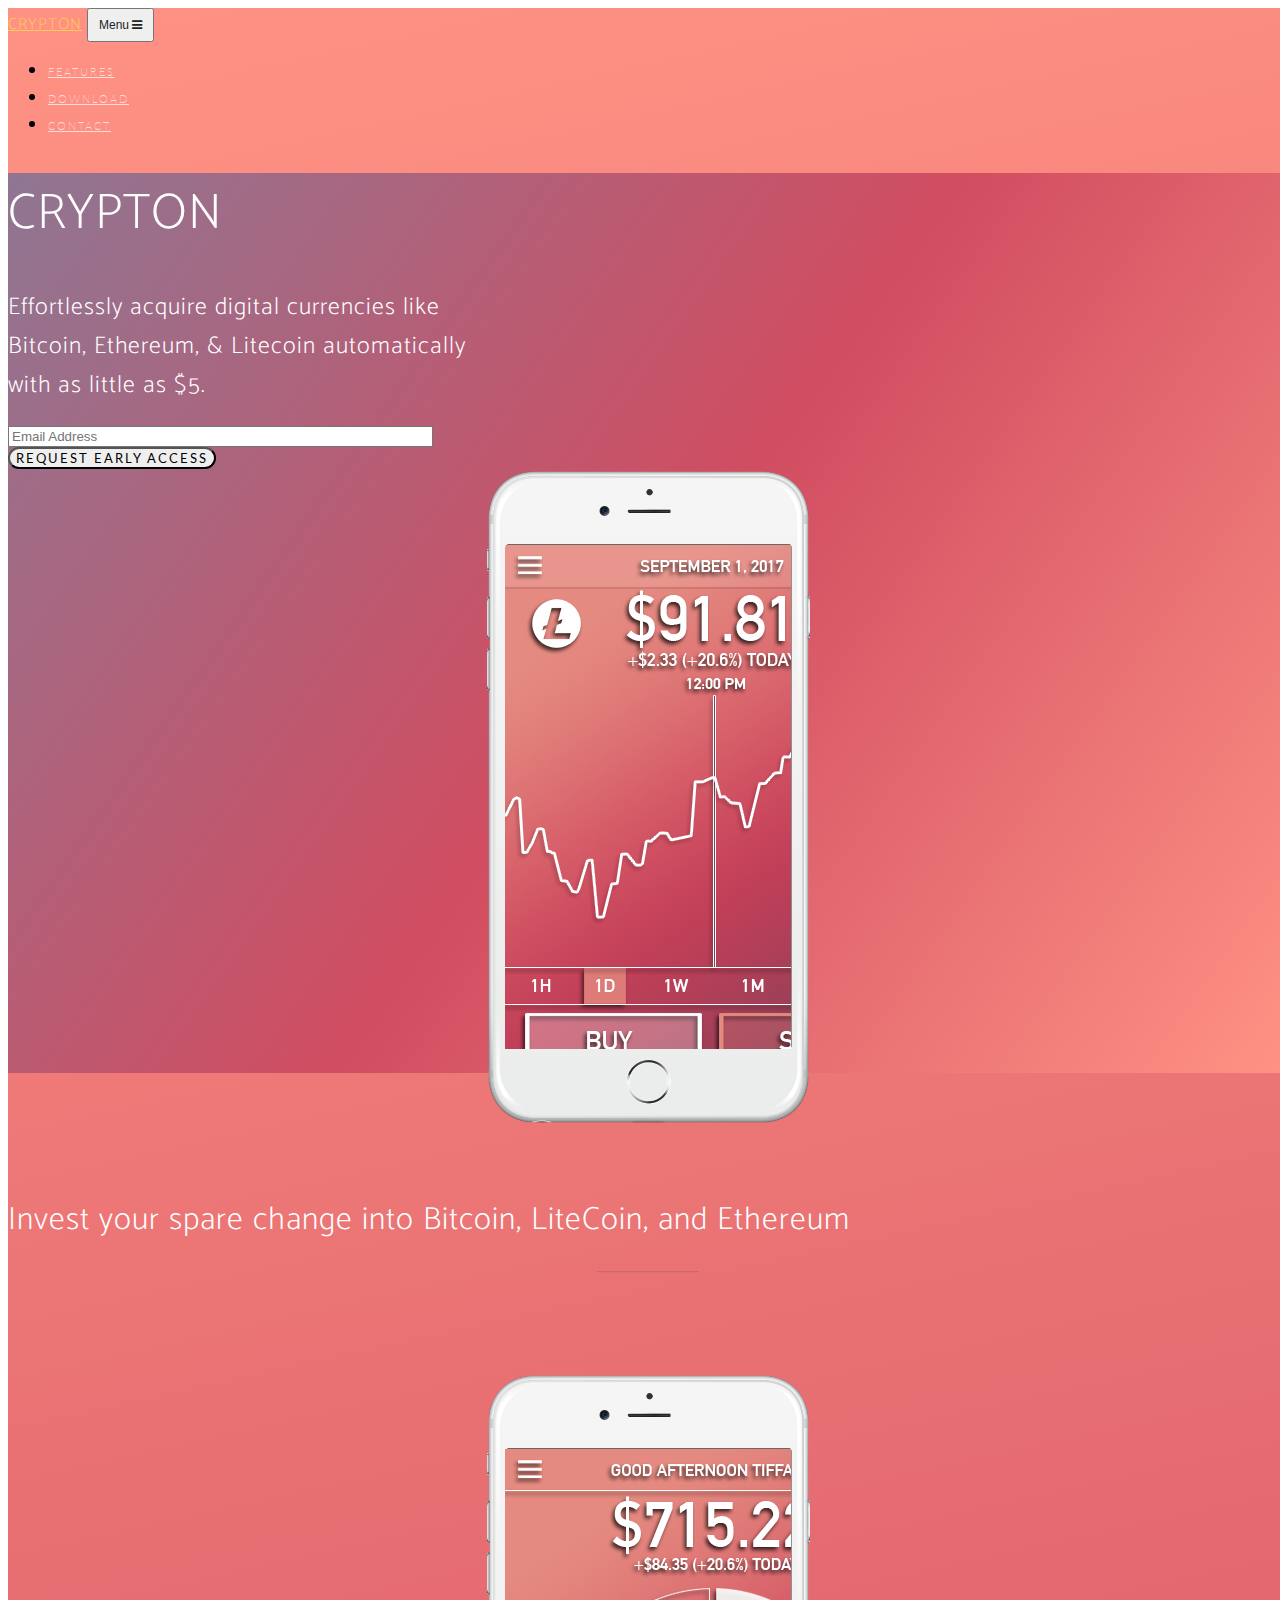
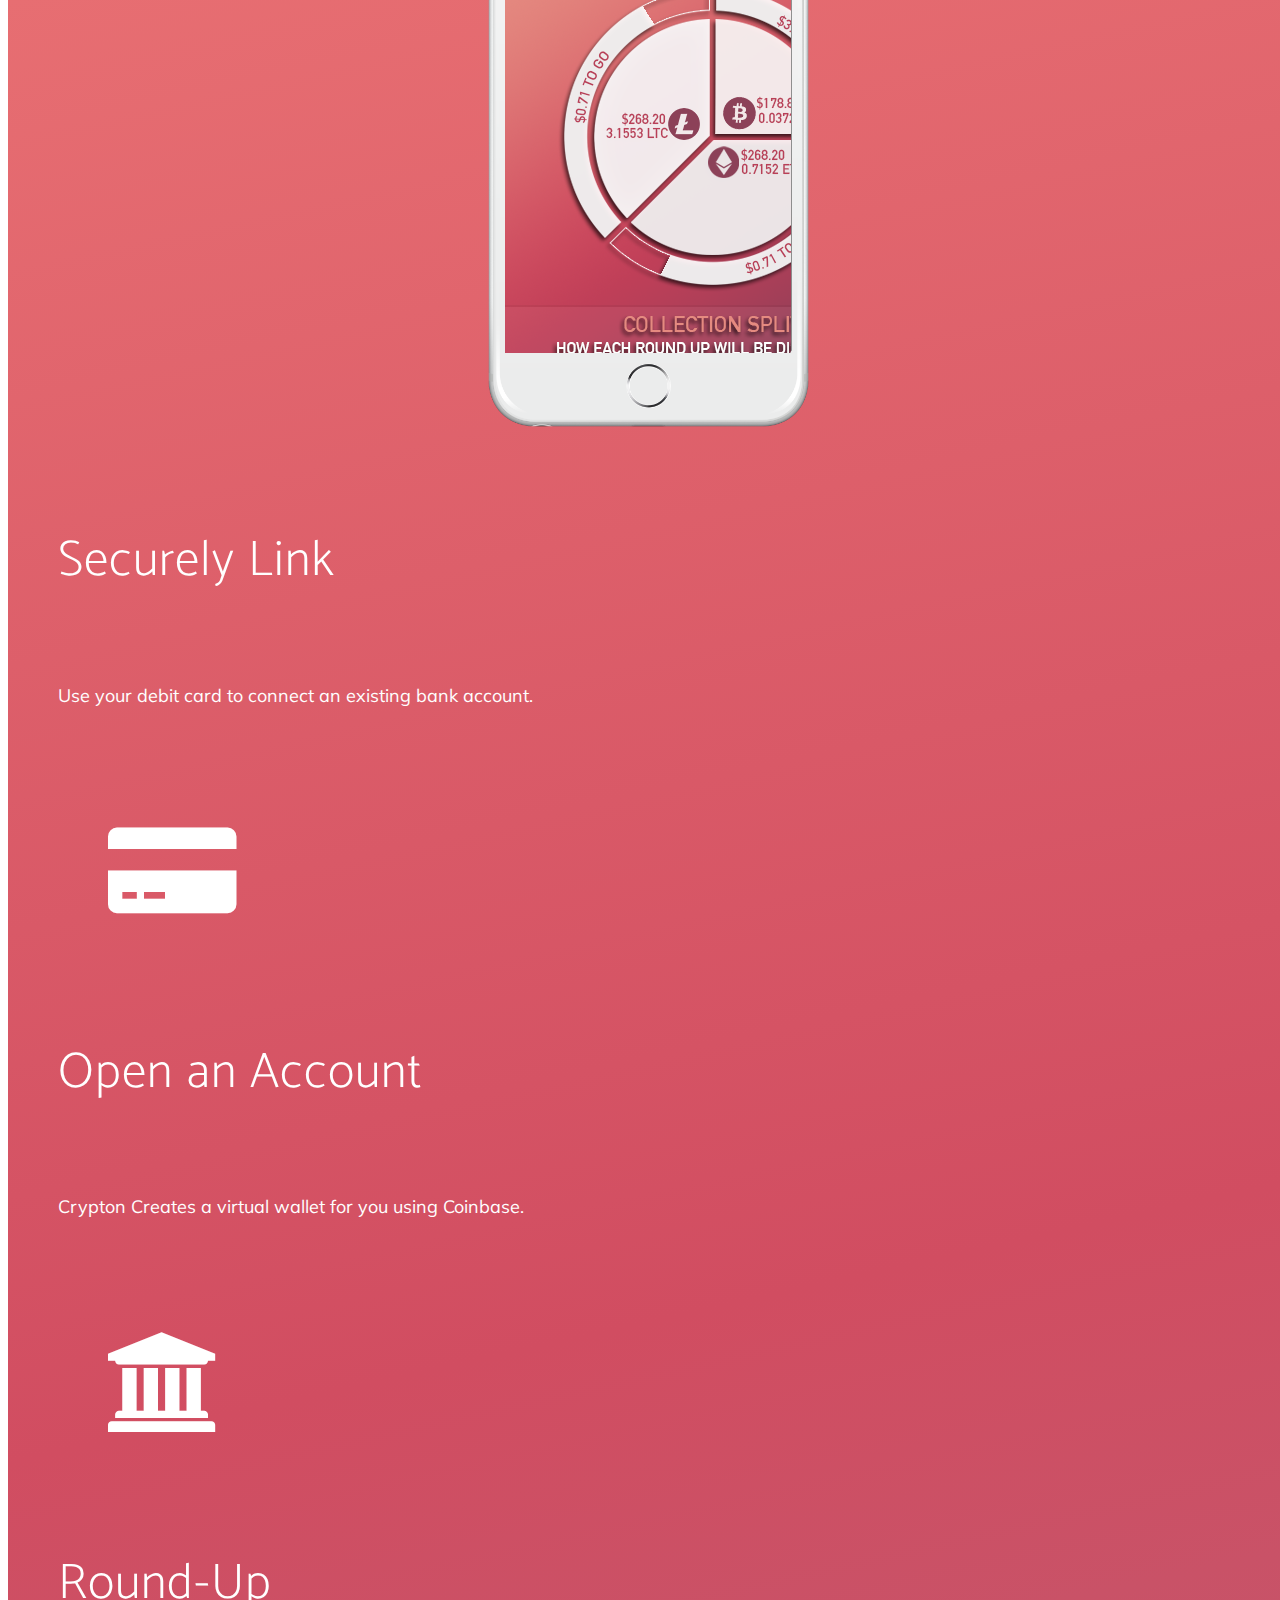
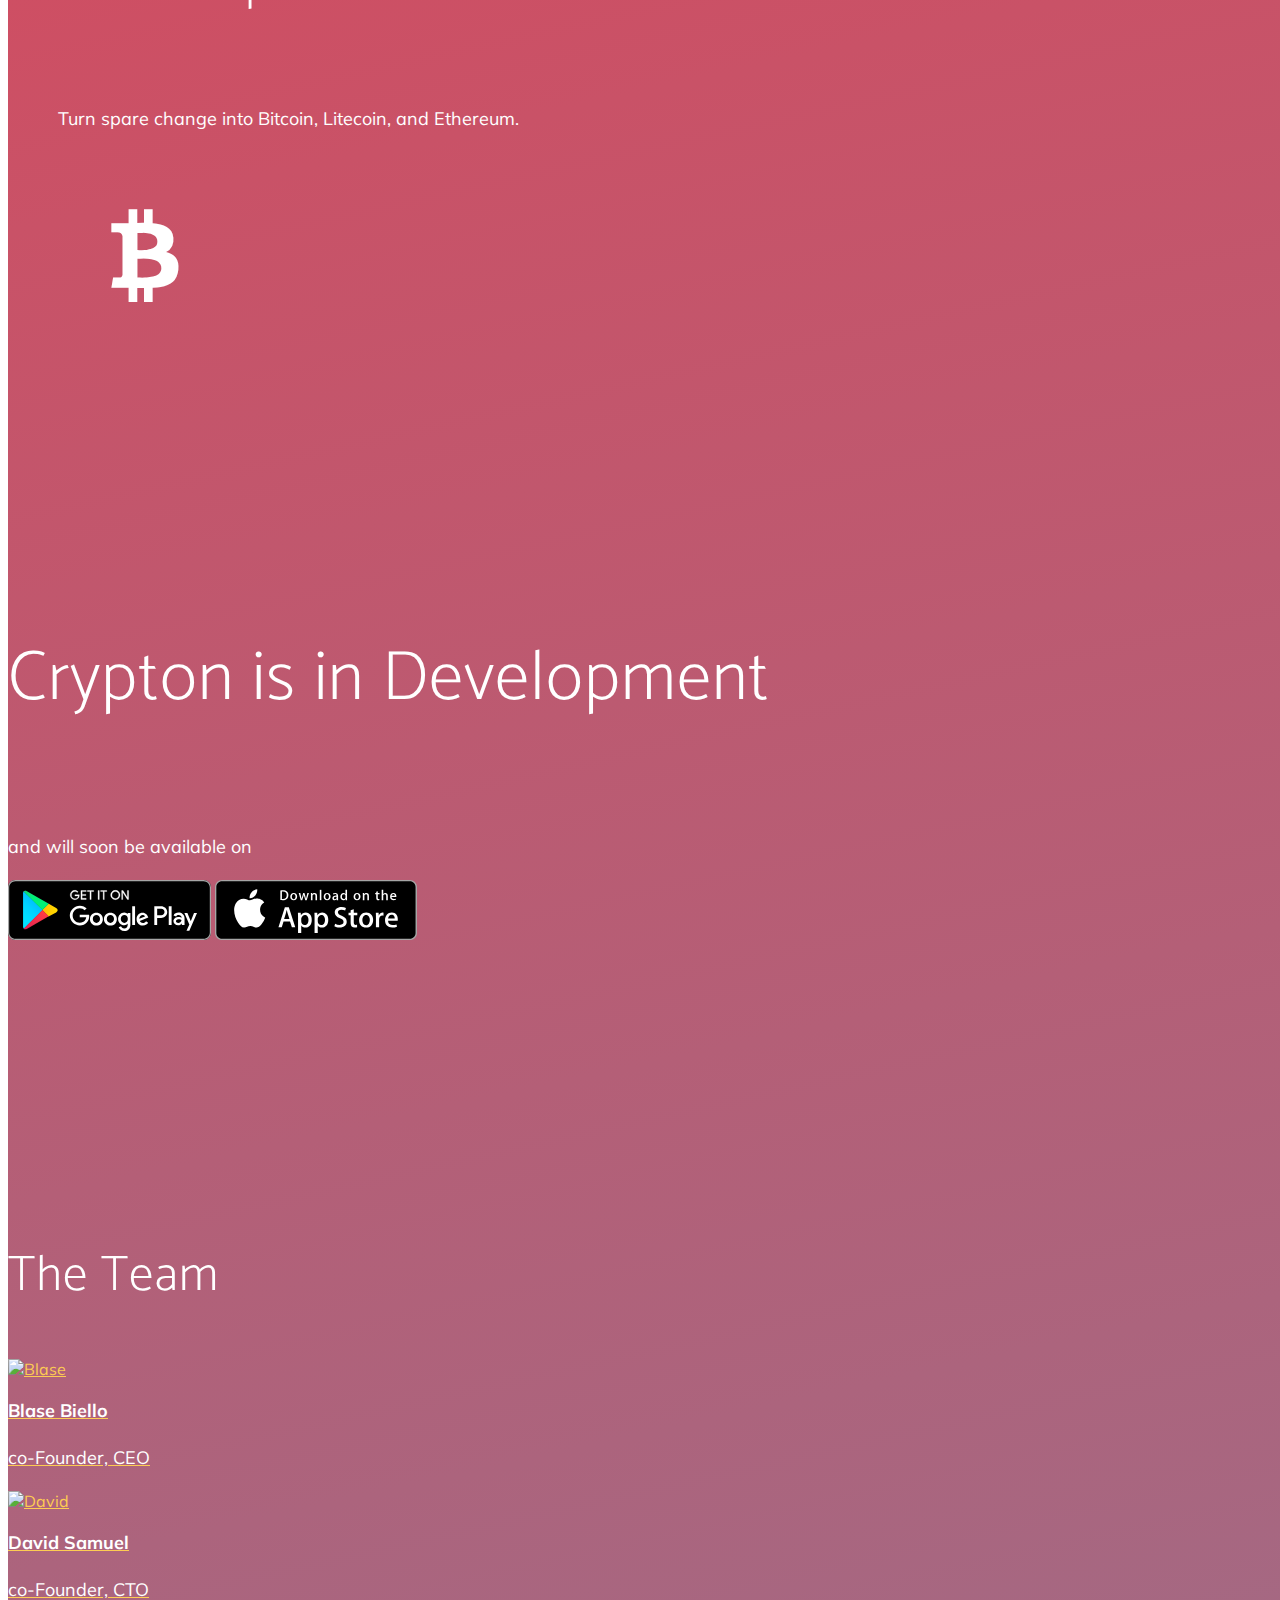
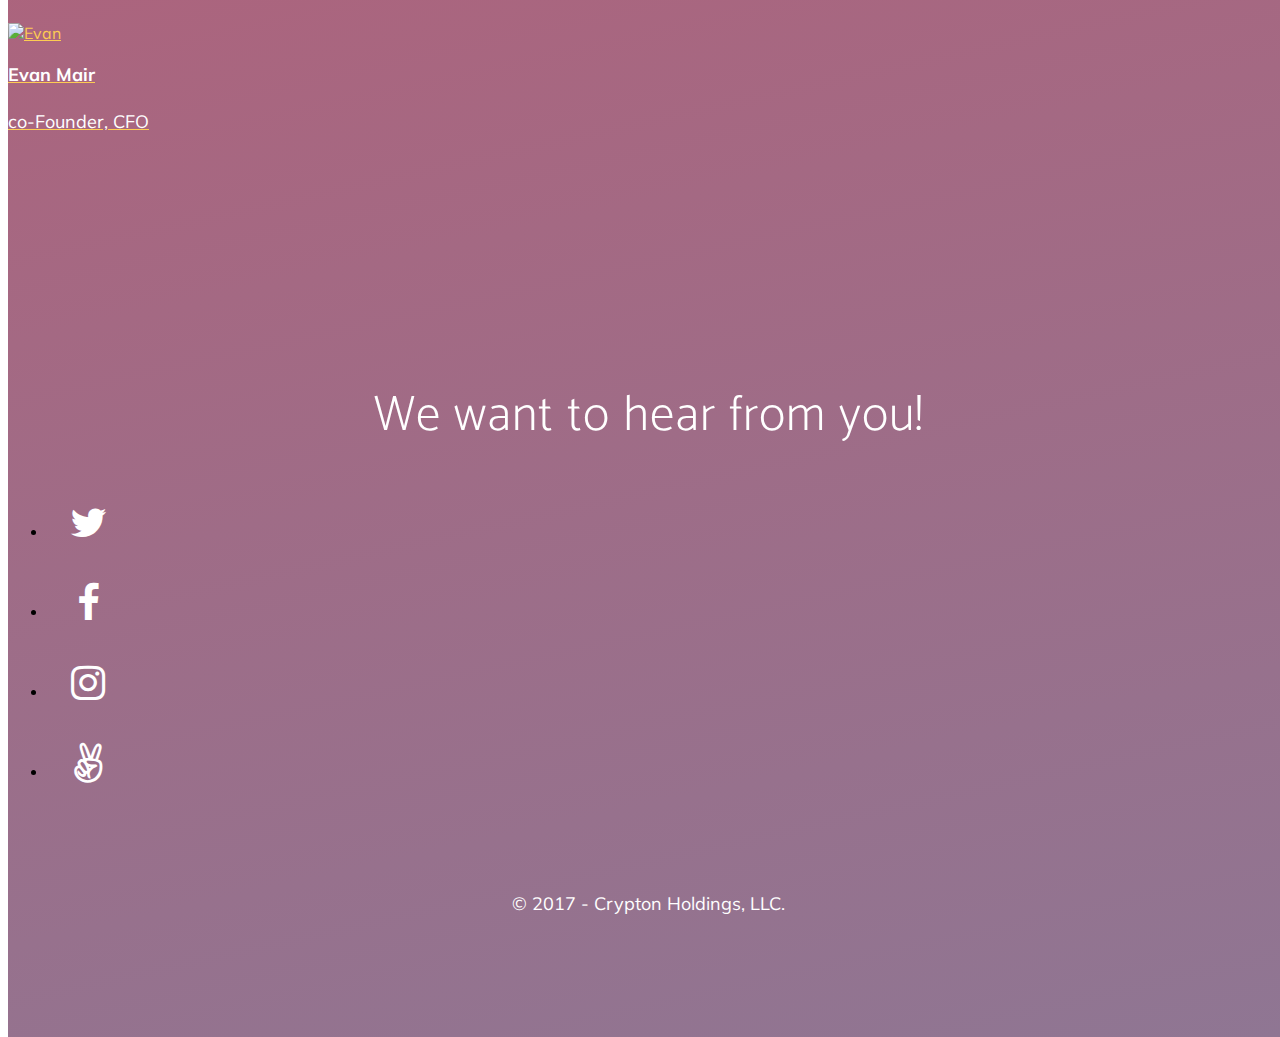
==== commit 1c53854f: "2nd iteration complete" ====
--- a/new-age/index.html
+++ b/new-age/index.html
@@ -5,17 +5,17 @@
 
     <meta charset="utf-8">
     <meta name="viewport" content="width=device-width, initial-scale=1, shrink-to-fit=no">
-    <meta name="description" content="">
-    <meta name="author" content="">
-
-    <title>New Age - Start Bootstrap Theme</title>
+    <meta name="description" content="Crypton App - The world's simplest way to invest in cryptocurrency">
+    <meta name="author" content="David Samuel">
+
+    <title>Crypton - Cryptocurrency, Simplified.</title>
 
     <!-- Bootstrap core CSS -->
-    <link href="vendor/bootstrap/css/bootstrap.min.css" rel="stylesheet">
+    <link rel="stylesheet" href="https://maxcdn.bootstrapcdn.com/bootstrap/4.0.0-beta/css/bootstrap.min.css" integrity="sha384-/Y6pD6FV/Vv2HJnA6t+vslU6fwYXjCFtcEpHbNJ0lyAFsXTsjBbfaDjzALeQsN6M" crossorigin="anonymous">
 
     <!-- Custom fonts for this template -->
-    <link rel="stylesheet" href="vendor/font-awesome/css/font-awesome.min.css">
-    <link rel="stylesheet" href="vendor/simple-line-icons/css/simple-line-icons.css">
+    <link href="https://maxcdn.bootstrapcdn.com/font-awesome/4.7.0/css/font-awesome.min.css" rel="stylesheet" integrity="sha384-wvfXpqpZZVQGK6TAh5PVlGOfQNHSoD2xbE+QkPxCAFlNEevoEH3Sl0sibVcOQVnN" crossorigin="anonymous">
+    <link rel="stylesheet" href="https://cdnjs.cloudflare.com/ajax/libs/simple-line-icons/2.4.1/css/simple-line-icons.css">
     <link href="https://fonts.googleapis.com/css?family=Lato" rel="stylesheet">
     <link href="https://fonts.googleapis.com/css?family=Catamaran:100,200,300,400,500,600,700,800,900" rel="stylesheet">
     <link href="https://fonts.googleapis.com/css?family=Muli" rel="stylesheet">
@@ -29,11 +29,11 @@
   </head>
 
   <body id="page-top">
-
+    <div class="bg-gradient1">
     <!-- Navigation -->
     <nav class="navbar navbar-expand-lg navbar-light fixed-top" id="mainNav">
       <div class="container">
-        <a class="navbar-brand js-scroll-trigger" href="#page-top">Crypton</a>
+        <a class="navbar-brand js-scroll-trigger" href="#page-top">CRYPTON</a>
         <button class="navbar-toggler navbar-toggler-right" type="button" data-toggle="collapse" data-target="#navbarResponsive" aria-controls="navbarResponsive" aria-expanded="false" aria-label="Toggle navigation">
           Menu
           <i class="fa fa-bars"></i>
@@ -41,13 +41,13 @@
         <div class="collapse navbar-collapse" id="navbarResponsive">
           <ul class="navbar-nav ml-auto">
             <li class="nav-item">
+              <a class="nav-link js-scroll-trigger" href="#features">Features</a>
+            </li>
+            <li class="nav-item">
               <a class="nav-link js-scroll-trigger" href="#download">Download</a>
             </li>
             <li class="nav-item">
-              <a class="nav-link js-scroll-trigger" href="#features">Features</a>
-            </li>
-            <li class="nav-item">
-              <a class="nav-link js-scroll-trigger" href="mailto: cryptonblase@gmail.com?body=I want to be on the waitlist!&subject=Add me to the waitlist!">Contact</a>
+              <a class="nav-link js-scroll-trigger" href="#contact">Contact</a>
             </li>
           </ul>
         </div>
@@ -59,16 +59,20 @@
         <div class="row h-100">
           <div class="col-lg-7 my-auto">
             <div class="header-content mx-auto">
-              <h1 class="mb-4"> Crypton App</h1>
+              <h1 class="mb-4"> CRYPTON</h1>
               <h2 class="mb-5">Effortlessly acquire digital currencies like Bitcoin, Ethereum, & Litecoin automatically with as little as $5.</h2>
-              <form>
+
+            <form>
+              <div class="form-group">
                 <div class="input-group">
-                  <input type="email" class="form-control" size="50" placeholder="Email Address" required>
+                  <input type="email" class="form-control" size="50" placeholder="Email Address" placeholder="name@example.com" required>
                   <div class="input-group-btn">
                     <button type="button" class="btn btn-info">Request Early Access</button>
                   </div>
                 </div>
-              </form>
+              </div>
+            </form>
+
             </div>
           </div>
           <div class="col-lg-5 my-auto">
@@ -90,26 +94,12 @@
       </div>
     </header>
 
-    <section class="download text-center bg-gradient1" id="download">
-      <div class="container">
-        <div class="row">
-          <div class="col-md-8 mx-auto">
-            <h2 class="section-heading">Crypton is in Development</h2>
-            <p> and will soon be available on</p>
-            <div class="badges">
-              <a class="badge-link" href="#contact"><img src="img/google-play-badge.svg" alt=""></a>
-              <a class="badge-link" href="#"><img src="img/app-store-badge.svg" alt=""></a>
-            </div>
-          </div>
-        </div>
-      </div>
-    </section>
-
-    <section class="features bg-gradient2" id="features">
-      <div class="container">
+
+
+    <section class="features" id="features">
+      <div class="demo container-fluid">
         <div class="section-heading text-center">
-          <h2>Crypton Features</h2>
-          <p class="text-muted">CONVERT SPARE CHANGE INTO BITCOIN, ETHEREUM, OR LITECOIN!</p>
+          <h1>Invest your spare change into Bitcoin, LiteCoin, and Ethereum</h1>
           <hr>
         </div>
         <div class="row">
@@ -128,105 +118,142 @@
               </div>
             </div>
           </div>
-          <div class="col-lg-8 my-auto">
-            <div class="container-fluid">
-              <div class="row">
-                <div class="col-lg-6">
-                  <div class="feature-item">
-                    <i class="icon-screen-smartphone text-primary"></i>
-                    <h3>Device Mockups</h3>
-                    <p class="text-muted">Ready to use HTML/CSS device mockups, no Photoshop required!</p>
-                  </div>
-                </div>
-                <div class="col-lg-6">
-                  <div class="feature-item">
-                    <i class="icon-camera text-primary"></i>
-                    <h3>Flexible Use</h3>
-                    <p class="text-muted">Put an image, video, animation, or anything else in the screen!</p>
-                  </div>
-                </div>
-              </div>
-              <div class="row">
-                <div class="col-lg-6">
-                  <div class="feature-item">
-                    <i class="icon-present text-primary"></i>
-                    <h3>Free to Use</h3>
-                    <p class="text-muted">As always, this theme is free to download and use for any purpose!</p>
-                  </div>
-                </div>
-                <div class="col-lg-6">
-                  <div class="feature-item">
-                    <i class="icon-lock-open text-primary"></i>
-                    <h3>Open Source</h3>
-                    <p class="text-muted">Since this theme is MIT licensed, you can use it commercially!</p>
-                  </div>
-                </div>
-              </div>
+
+  <!-- Bank-Debit -->
+      <div class="col-slide text">
+
+        <div id="creditcard" class="container-fluid">
+          <div class="row">
+            <div class="col-sm-8 text-center">
+              <h2>Securely Link</h2><br>
+              <p>Use your debit card to connect an existing bank account.</p>
+              <h2> </h2><br>
+            </div>
+            <div class="col-sm-4">
+                <i class="fa fa-credit-card-alt logo slideanim" aria-hidden="true"></i>
+            </div>
+          </div>
+        </div>
+        <br>
+
+<!-- Exchange -->
+        <div id="bank" class="logo-text container-fluid">
+          <div class="row">
+            <div class="col-sm-8 text-center">
+              <h2>Open an Account</h2><br>
+              <p>Crypton Creates a virtual wallet for you using Coinbase.</p>
+              <h2> </h2><br>
+            </div>
+            <div class="col-sm-4">
+                <i class="fa fa-university logo" aria-hidden="true"></i>
+            </div>
+          </div>
+        </div>
+        <br>
+<!-- BTC -->
+        <div id="bitcoin" class="container-fluid">
+          <div class="row">
+            <div class="col-sm-8 text-center">
+              <h2>Round-Up</h2><br>
+              <p>Turn spare change into Bitcoin, Litecoin, and Ethereum.</p>
+            </div>
+            <div class="col-sm-4">
+                <span class="fa fa-bitcoin logo"></span>
+            </div>
+          </div>
+        </div><br>
+    </section>
+
+<!-- Download -->
+    <section class="download text-center" id="download">
+      <div class="container">
+        <div class="row">
+          <div class="col-md-8 mx-auto">
+            <h2 class="section-heading">Crypton is in Development</h2><br>
+            <p> and will soon be available on</p>
+            <div class="badges">
+              <a class="badge-link" href="#contact"><img src="img/google-play-badge.svg" alt=""></a>
+              <a class="badge-link" href="#"><img src="img/app-store-badge.svg" alt=""></a>
             </div>
           </div>
         </div>
       </div>
     </section>
 
-    <section class="cta">
-      <div class="cta-content">
-        <div class="container">
-          <h2>Join Crypton Today.</h2>
-          <a href="#contact" class="btn btn-outline btn-xl js-scroll-trigger">Early Access!</a>
-        </div>
-      </div>
-      <div class="overlay"></div>
+    <section class="team">
+      <!-- Container (Team Section) -->
+      <div id="portfolio" class="container-fluid text-center">
+        <h2>The Team</h2>
+
+        <div class="row text-center">
+
+          <div class="col-sm-4">
+          	<a href="https://www.linkedin.com/in/blasebiello/">
+              <img src="https://media-exp1.licdn.com/mpr/mpr/shrinknp_400_400/AAEAAQAAAAAAAAflAAAAJDFhNjY4NDNhLTdmYTctNGQ4Ni04NDEwLWU2MTk5Y2YxNmViYQ.jpg" class="rounded-circle" alt="Blase" width="150" height="150">
+              <p><strong>Blase Biello</strong></p>
+              <p>co-Founder, CEO</p>
+              </a>
+
+          </div>
+          <div class="col-sm-4">
+          	<a href="https://www.linkedin.com/in/datascienceinsight/">
+              <img src="https://media-exp1.licdn.com/mpr/mpr/shrinknp_400_400/AAEAAQAAAAAAAA2PAAAAJDJhYWQ5YTQ3LWRjMjUtNDE1NS04OGE1LTAzZDJmYjZlNTUxOA.jpg" class="rounded-circle" alt="David" width="150" height="150">
+              <p><strong>David Samuel</strong></p>
+              <p>co-Founder, CTO</p>
+              </a>
+
+          </div>
+          <div class="col-sm-4">
+          	<a href="https://www.linkedin.com/in/evantmair/">
+              <img src="https://media-exp1.licdn.com/mpr/mpr/shrinknp_400_400/AAEAAQAAAAAAAAxjAAAAJGUwZTM0ZmU0LWNiOWEtNDM1Ny1iODA3LTk0ZjFhMzI4M2M1Ng.jpg" class="rounded-circle" alt="Evan" width="150" height="150">
+              <p><strong>Evan Mair</strong></p>
+              <p>co-Founder, CFO</p>
+              </a>
+          </div>
+        </div><br>
+      </section>
+
+    <section class="contact" id="contact">
+      <div class="container">
+        <h2>We want to hear from you!</h2>
+        <ul class="list-inline list-social">
+            <li class="list-inline-item social-twitter">
+              <a href="https://twitter.com/getcrypton">
+                <i class="fa fa-twitter"></i>
+              </a>
+            </li>
+            <li class="list-inline-item social-facebook">
+              <a href="https://www.facebook.com/getcrypton">
+                <i class="fa fa-facebook"></i>
+              </a>
+            </li>
+            <li class="list-inline-item social-instagram">
+              <a href="https://www.instagram.com/getcrypton/">
+                <i class="fa fa-instagram"></i>
+              </a>
+            </li>
+            <li class="list-inline-item social-angellist">
+              <a href="https://www.instagram.com/getcrypton/">
+                <i class="fa fa-angellist"></i>
+              </a>
+            </li>
+          </ul>
+      </div><br>
+      <div class="copyright">
+      <p>&copy; 2017 - Crypton Holdings, LLC.</p>
+    </div>
     </section>
-
-    <section class="contact bg-primary" id="contact">
-      <div class="container">
-        <h2>We
-          <i class="fa fa-heart"></i>
-          new friends!</h2>
-        <ul class="list-inline list-social">
-          <li class="list-inline-item social-twitter">
-            <a href="#">
-              <i class="fa fa-twitter"></i>
-            </a>
-          </li>
-          <li class="list-inline-item social-facebook">
-            <a href="#">
-              <i class="fa fa-facebook"></i>
-            </a>
-          </li>
-          <li class="list-inline-item social-google-plus">
-            <a href="#">
-              <i class="fa fa-google-plus"></i>
-            </a>
-          </li>
-        </ul>
-      </div>
-    </section>
-
-    <footer>
-      <div class="container">
-        <p>&copy; 2017 Start Bootstrap. All Rights Reserved.</p>
-        <ul class="list-inline">
-          <li class="list-inline-item">
-            <a href="#">Privacy</a>
-          </li>
-          <li class="list-inline-item">
-            <a href="#">Terms</a>
-          </li>
-          <li class="list-inline-item">
-            <a href="#">FAQ</a>
-          </li>
-        </ul>
-      </div>
-    </footer>
+  </div>
+<!-- End background -->
+
 
     <!-- Bootstrap core JavaScript -->
-    <script src="vendor/jquery/jquery.min.js"></script>
-    <script src="vendor/popper/popper.min.js"></script>
-    <script src="vendor/bootstrap/js/bootstrap.min.js"></script>
+    <script src="https://code.jquery.com/jquery-3.2.1.slim.min.js" integrity="sha384-KJ3o2DKtIkvYIK3UENzmM7KCkRr/rE9/Qpg6aAZGJwFDMVNA/GpGFF93hXpG5KkN" crossorigin="anonymous"></script>
+    <script src="https://cdnjs.cloudflare.com/ajax/libs/popper.js/1.11.0/umd/popper.min.js" integrity="sha384-b/U6ypiBEHpOf/4+1nzFpr53nxSS+GLCkfwBdFNTxtclqqenISfwAzpKaMNFNmj4" crossorigin="anonymous"></script>
+    <script src="https://maxcdn.bootstrapcdn.com/bootstrap/4.0.0-beta/js/bootstrap.min.js" integrity="sha384-h0AbiXch4ZDo7tp9hKZ4TsHbi047NrKGLO3SEJAg45jXxnGIfYzk4Si90RDIqNm1" crossorigin="anonymous"></script>
 
     <!-- Plugin JavaScript -->
-    <script src="vendor/jquery-easing/jquery.easing.min.js"></script>
+    <script src="https://cdnjs.cloudflare.com/ajax/libs/jquery-easing/1.4.1/jquery.easing.min.js"></script>
 
     <!-- Custom scripts for this template -->
     <script src="js/new-age.min.js"></script>
--- a/new-age/css/new-age.css
+++ b/new-age/css/new-age.css
@@ -34,11 +34,13 @@
 h4,
 h5,
 h6 {
+  color: white;
   font-family: 'Catamaran', 'Helvetica', 'Arial', 'sans-serif';
   font-weight: 200;
   letter-spacing: 1px; }
 
 p {
+  color: white;
   font-size: 18px;
   line-height: 1.5;
   margin-bottom: 20px; }
@@ -48,6 +50,9 @@
   section h2 {
     font-size: 50px; }
 
+#portfolio{
+
+}
 #mainNav {
   border-color: rgba(34, 34, 34, 0.05);
   background-color: white;
@@ -58,7 +63,7 @@
   font-weight: 200;
   letter-spacing: 1px; }
   #mainNav .navbar-brand {
-    color: white;
+    color: #fdcc52;
     font-family: 'Catamaran', 'Helvetica', 'Arial', 'sans-serif';
     font-weight: 200;
     letter-spacing: 1px; }
@@ -119,8 +124,8 @@
   padding-bottom: 100px;
   color: white;
   background: rgb(255, 146, 132);
-  background: -webkit-linear-gradient(right, rgb(255, 146, 132), #d14d61, rgb(143, 118, 147));
-  background: linear-gradient(right, rgb(255, 146, 132), #d14d61, rgb(143, 118, 147)); }
+  background: -webkit-linear-gradient(bottom right, rgb(255, 146, 132), #d14d61, rgb(143, 118, 147));
+  background: linear-gradient(bottom right, rgb(255, 146, 132), #d14d61, rgb(143, 118, 147)); }
   header.masthead .header-content {
     max-width: 500px;
     margin-bottom: 100px;
@@ -189,8 +194,7 @@
       margin-bottom: 0; } }
 
 section.features .feature-item {
-  padding-top: 50px;
-  padding-bottom: 50px;
+  margin: auto;
   text-align: center; }
   section.features .feature-item h3 {
     font-size: 30px; }
@@ -198,8 +202,9 @@
     font-size: 80px;
     display: block;
     margin-bottom: 15px;
-    background: -webkit-linear-gradient(to left, #7b4397, #dc2430);
-    background: linear-gradient(to left, #7b4397, #dc2430);
+    background: white;
+    /*background: -webkit-linear-gradient(to left, #7b4397, #dc2430);
+    background: linear-gradient(to left, #7b4397, #dc2430);*/
     -webkit-background-clip: text;
     -webkit-text-fill-color: transparent; }
 
@@ -250,17 +255,29 @@
       color: white;
       border-radius: 100%; }
     section.contact ul.list-social li.social-twitter a {
-      background-color: #1da1f2; }
+      background-color-color: transparent; }
       section.contact ul.list-social li.social-twitter a:hover {
-        background-color: #0d95e8; }
+        background-color: rgb(255, 146, 132);
+        background-color: -webkit-linear-gradient(top left, rgb(255, 146, 132), #d14d61, rgb(143, 118, 147));
+        background-color: linear-gradient(top left, rgb(255, 146, 132), #d14d61, rgb(143, 118, 147)); } }
     section.contact ul.list-social li.social-facebook a {
-      background-color: #3b5998; }
+      background-color-color: transparent; }
       section.contact ul.list-social li.social-facebook a:hover {
-        background-color: #344e86; }
-    section.contact ul.list-social li.social-google-plus a {
-      background-color: #dd4b39; }
-      section.contact ul.list-social li.social-google-plus a:hover {
-        background-color: #d73925; }
+        background-color: rgb(255, 146, 132);
+        background-color: -webkit-linear-gradient(top left, rgb(255, 146, 132), #d14d61, rgb(143, 118, 147));
+        background-color: linear-gradient(top left, rgb(255, 146, 132), #d14d61, rgb(143, 118, 147)); } }
+    section.contact ul.list-social li.social-instagram a {
+      background-color-color: transparent; }
+      section.contact ul.list-social li.social-instagram a:hover {
+        background-color: rgb(255, 146, 132);
+        background-color: -webkit-linear-gradient(top left, rgb(255, 146, 132), #d14d61, rgb(143, 118, 147));
+        background-color: linear-gradient(top left, rgb(255, 146, 132), #d14d61, rgb(143, 118, 147)); } }
+        section.contact ul.list-social li.social-angellist a {
+          background-color-color: transparent; }
+          section.contact ul.list-social li.social-angellist a:hover {
+            background-color: rgb(255, 146, 132);
+            background-color: -webkit-linear-gradient(top left, rgb(255, 146, 132), #d14d61, rgb(143, 118, 147));
+            background-color: linear-gradient(top left, rgb(255, 146, 132), #d14d61, rgb(143, 118, 147)); } }
 
 footer {
   padding: 25px 0;
@@ -279,18 +296,28 @@
         text-decoration: none; }
 
 .bg-primary {
-  background: #fdcc52;
-  background: -webkit-linear-gradient(#fdcc52, #fdc539);
-  background: linear-gradient(#fdcc52, #fdc539); }
-
+  background: #f2f2f2;
+}
+.col-slide {
+  padding-top: 50px;
+  margin-left: 50px;
+  margin-right: 50px;
+}
 .bg-gradient1 {
   background: rgb(255, 146, 132);
-  background: -webkit-linear-gradient(left, rgb(255, 146, 132), #d14d61, rgb(143, 118, 147));
-  background: linear-gradient(left, rgb(255, 146, 132), #d14d61, rgb(143, 118, 147)); }
+  background: -webkit-linear-gradient(top left, rgb(255, 146, 132), #d14d61, rgb(143, 118, 147));
+  background: linear-gradient(top left, rgb(255, 146, 132), #d14d61, rgb(143, 118, 147));
+}
 
 .bg-gradient2 {
-background: -webkit-linear-gradient(right, rgb(255, 146, 132), #d14d61, rgb(143, 118, 147));
-background: linear-gradient(right, rgb(255, 146, 132), #d14d61, rgb(143, 118, 147)); }
+  background: rgb(255, 146, 132);
+background: -webkit-linear-gradient(bottom right, rgb(255, 146, 132), #d14d61, rgb(143, 118, 147));
+background: linear-gradient(bottom right, rgb(255, 146, 132), #d14d61, rgb(143, 118, 147)); }
+
+.bg-gradient3 {
+  background: rgb(255, 146, 132);
+background: -webkit-linear-gradient(right, rgb(255, 146, 132), rgba(143, 118, 147, 0));
+background: linear-gradient(right , rgb(255, 146, 132), rgba(143, 118, 147, 0)); }
 
 .text-primary {
   color: #fdcc52; }
@@ -317,3 +344,31 @@
 .btn-xl {
   font-size: 11px;
   padding: 15px 45px; }
+
+.logo {
+      color: white;
+      font-size: 100px;
+      padding: 50px
+}
+
+.logo-small {
+      color: white;
+      font-size: 50px;
+      padding: 50px
+}
+
+.portfolio {
+  margin: auto;
+  padding: 50px
+}
+
+.copyright {
+  margin-bottom: auto;
+  padding-top: 50px
+
+}
+
+.demo {
+
+  margin: auto;
+}
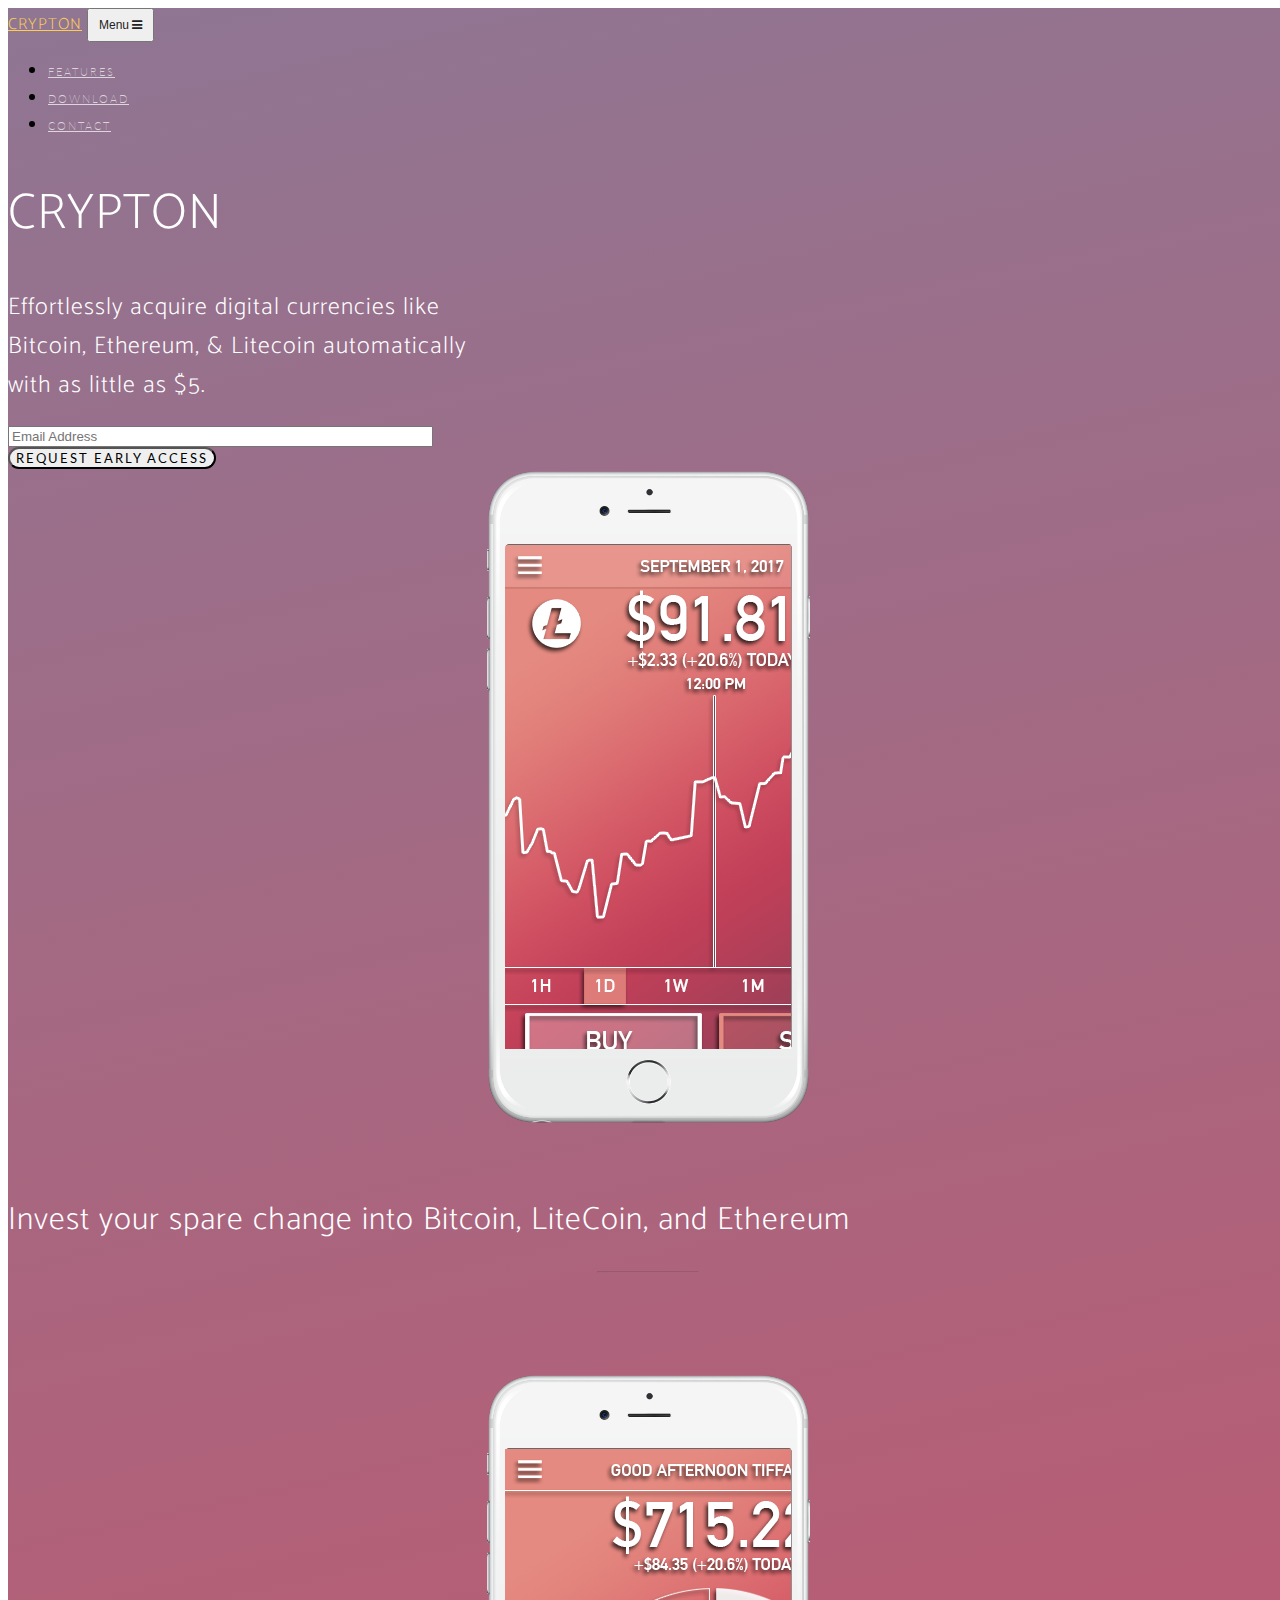
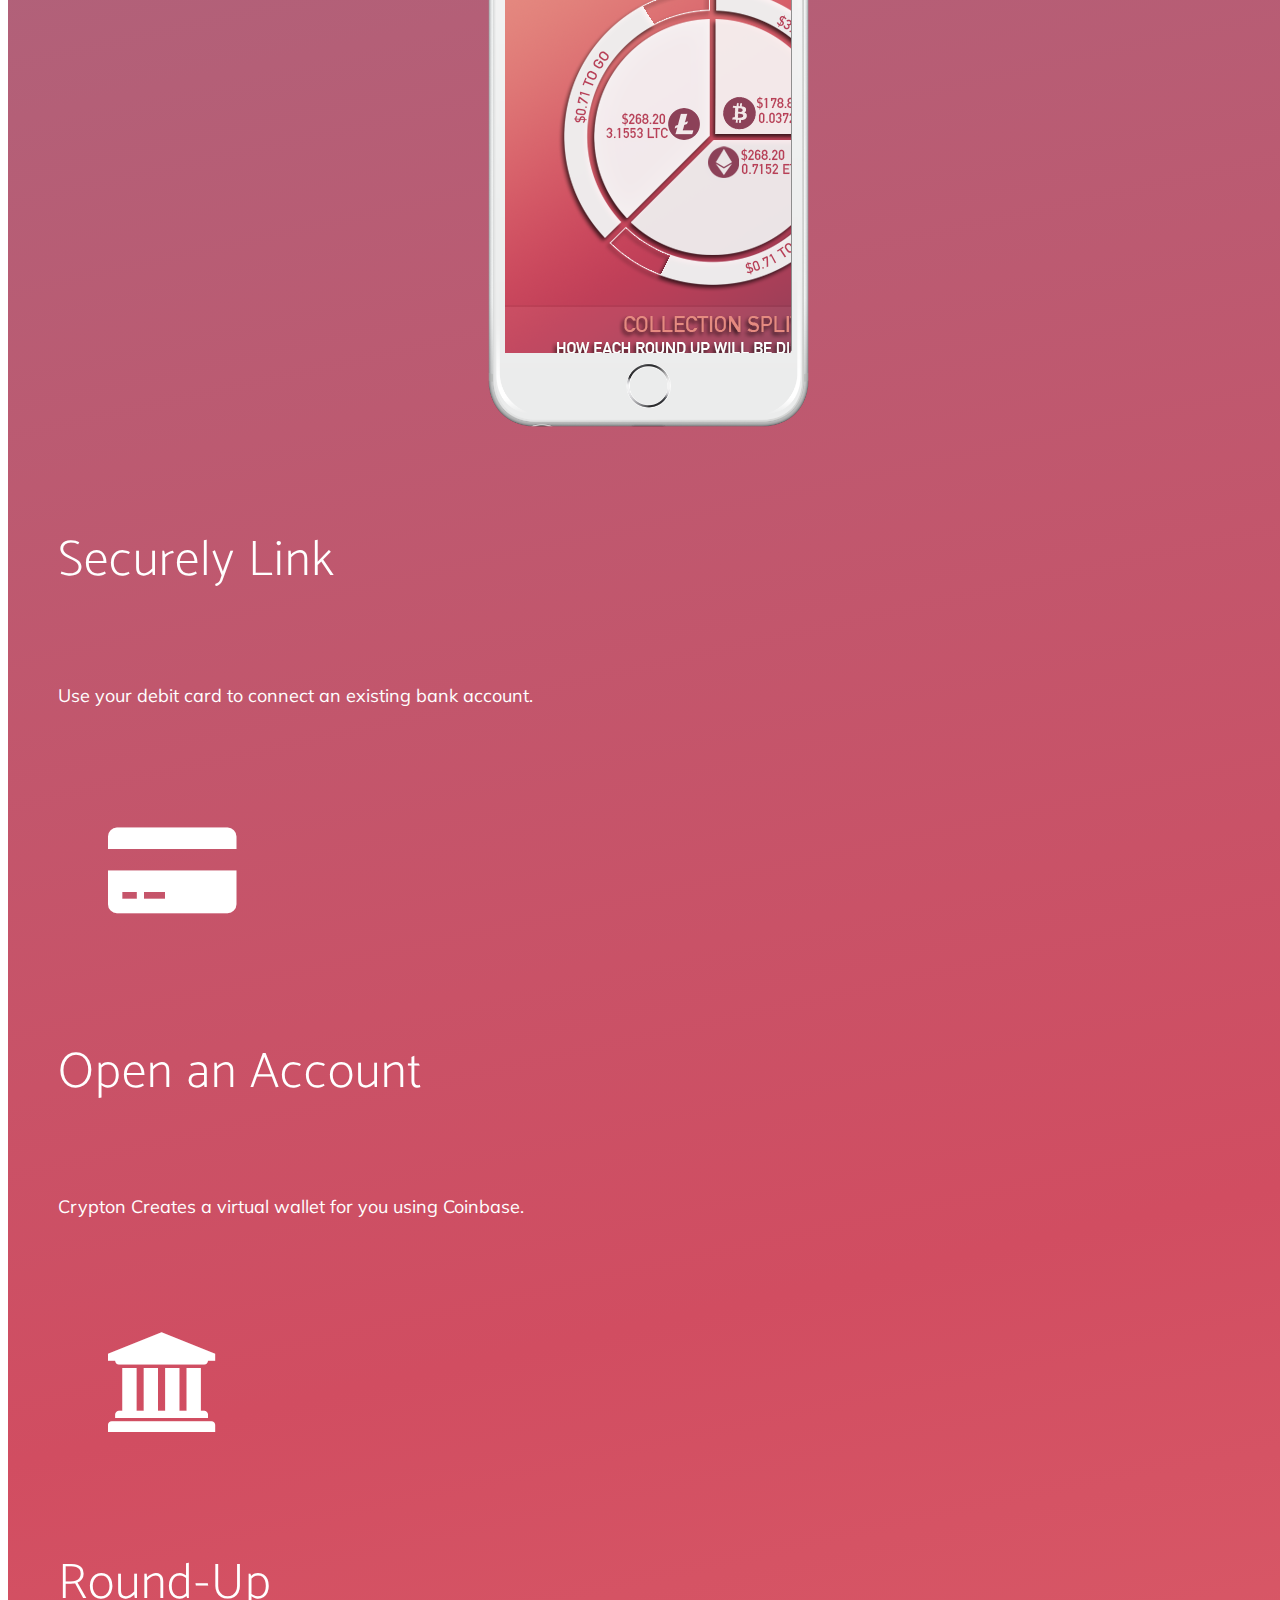
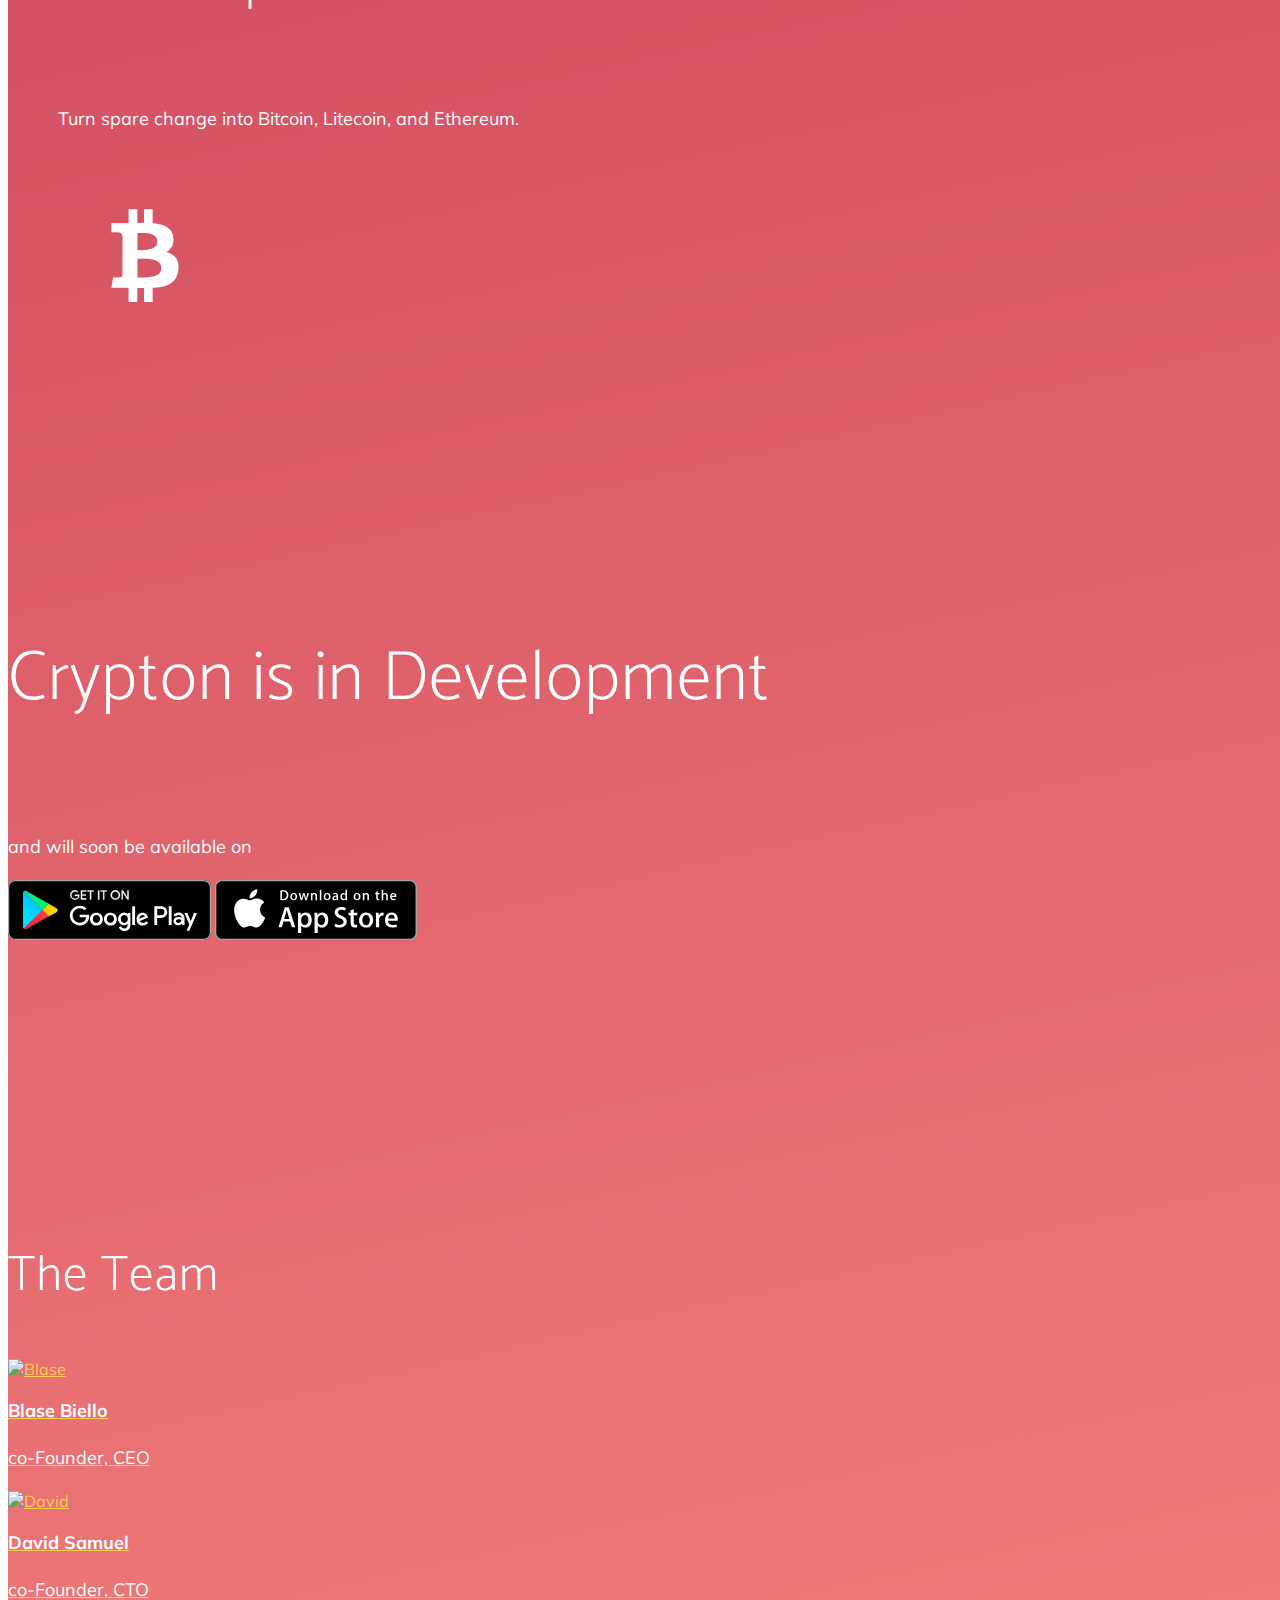
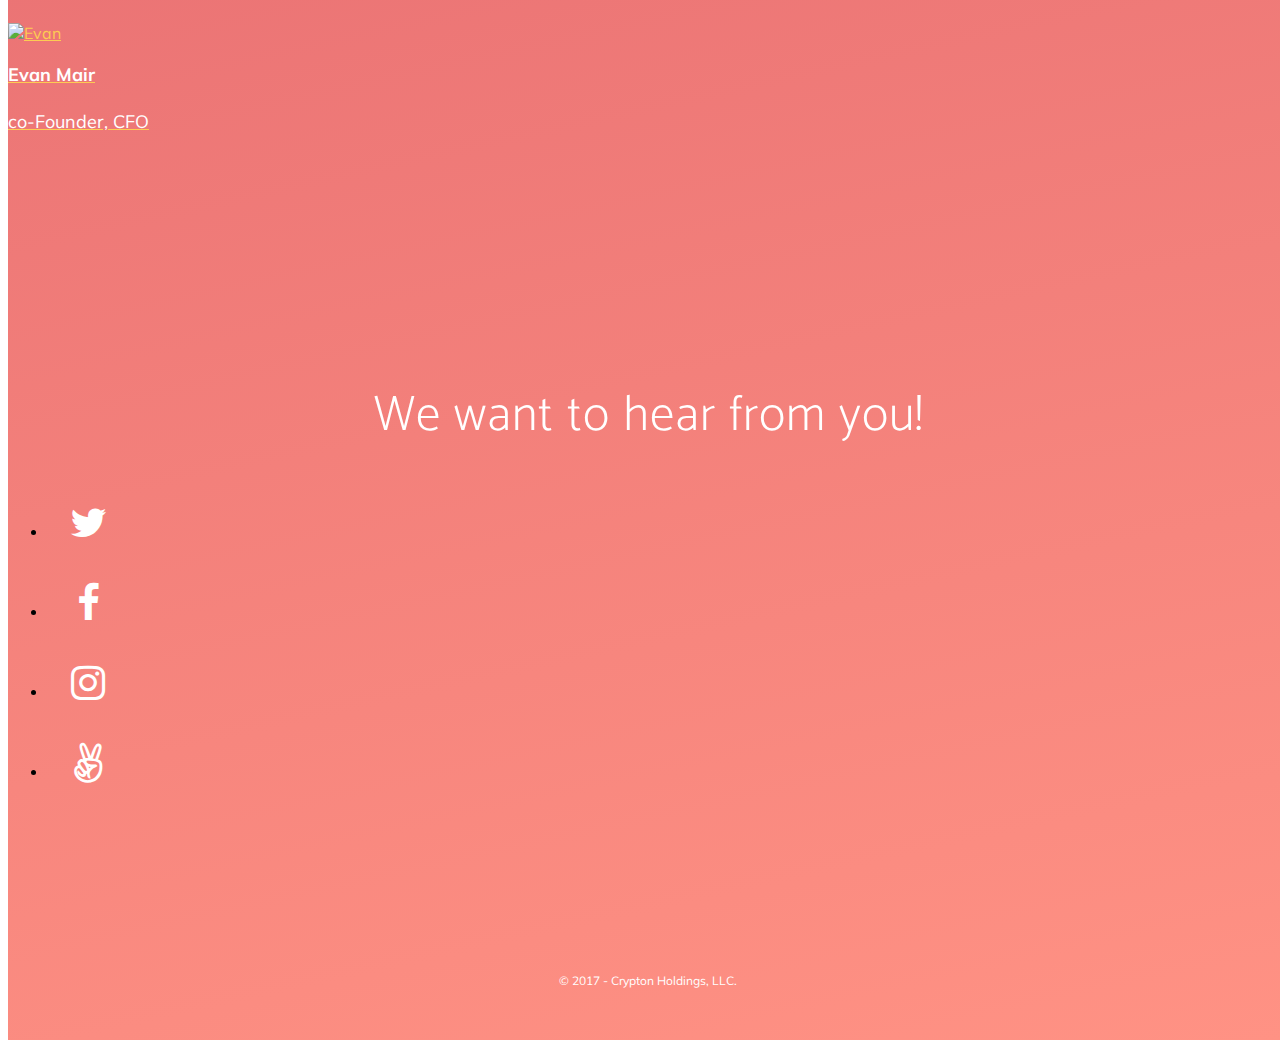
==== commit 1eeeb8d4: "2nd iteration complete" ====
--- a/new-age/index.html
+++ b/new-age/index.html
@@ -29,7 +29,7 @@
   </head>
 
   <body id="page-top">
-    <div class="bg-gradient1">
+    <div class="bg-gradient2">
     <!-- Navigation -->
     <nav class="navbar navbar-expand-lg navbar-light fixed-top" id="mainNav">
       <div class="container">
@@ -239,12 +239,16 @@
             </li>
           </ul>
       </div><br>
-      <div class="copyright">
-      <p>&copy; 2017 - Crypton Holdings, LLC.</p>
-    </div>
+
     </section>
+
+<!-- End background -->
+<footer>
+  <div class="copyright">
+    <p>&copy; 2017 - Crypton Holdings, LLC.</p>
   </div>
-<!-- End background -->
+</footer>
+  </div>
 
 
     <!-- Bootstrap core JavaScript -->
@@ -260,4 +264,5 @@
 
   </body>
 
+
 </html>
--- a/new-age/css/new-age.css
+++ b/new-age/css/new-age.css
@@ -123,9 +123,7 @@
   padding-top: 150px;
   padding-bottom: 100px;
   color: white;
-  background: rgb(255, 146, 132);
-  background: -webkit-linear-gradient(bottom right, rgb(255, 146, 132), #d14d61, rgb(143, 118, 147));
-  background: linear-gradient(bottom right, rgb(255, 146, 132), #d14d61, rgb(143, 118, 147)); }
+}
   header.masthead .header-content {
     max-width: 500px;
     margin-bottom: 100px;
@@ -255,29 +253,29 @@
       color: white;
       border-radius: 100%; }
     section.contact ul.list-social li.social-twitter a {
-      background-color-color: transparent; }
+      background-color: transparent; }
       section.contact ul.list-social li.social-twitter a:hover {
-        background-color: rgb(255, 146, 132);
-        background-color: -webkit-linear-gradient(top left, rgb(255, 146, 132), #d14d61, rgb(143, 118, 147));
-        background-color: linear-gradient(top left, rgb(255, 146, 132), #d14d61, rgb(143, 118, 147)); } }
+        background: rgb(143, 118, 147);
+        background: -webkit-linear-gradient(bottom right, rgb(255, 146, 132), #d14d61, rgb(143, 118, 147));
+        background: linear-gradient(bottom right, rgb(255, 146, 132), #d14d61, rgb(143, 118, 147)); } }
     section.contact ul.list-social li.social-facebook a {
-      background-color-color: transparent; }
+      background-color: transparent; }
       section.contact ul.list-social li.social-facebook a:hover {
-        background-color: rgb(255, 146, 132);
-        background-color: -webkit-linear-gradient(top left, rgb(255, 146, 132), #d14d61, rgb(143, 118, 147));
-        background-color: linear-gradient(top left, rgb(255, 146, 132), #d14d61, rgb(143, 118, 147)); } }
+        background: rgb(143, 118, 147);
+        background: -webkit-linear-gradient(bottom right, rgb(255, 146, 132), #d14d61, rgb(143, 118, 147));
+        background: linear-gradient(bottom right, rgb(255, 146, 132), #d14d61, rgb(143, 118, 147)); } }
     section.contact ul.list-social li.social-instagram a {
-      background-color-color: transparent; }
+      background-color: transparent; }
       section.contact ul.list-social li.social-instagram a:hover {
-        background-color: rgb(255, 146, 132);
-        background-color: -webkit-linear-gradient(top left, rgb(255, 146, 132), #d14d61, rgb(143, 118, 147));
-        background-color: linear-gradient(top left, rgb(255, 146, 132), #d14d61, rgb(143, 118, 147)); } }
+        background: rgb(143, 118, 147);
+        background: -webkit-linear-gradient(bottom right, rgb(255, 146, 132), #d14d61, rgb(143, 118, 147));
+        background: linear-gradient(bottom right, rgb(255, 146, 132), #d14d61, rgb(143, 118, 147)); } }
         section.contact ul.list-social li.social-angellist a {
-          background-color-color: transparent; }
+          background-color: transparent; }
           section.contact ul.list-social li.social-angellist a:hover {
-            background-color: rgb(255, 146, 132);
-            background-color: -webkit-linear-gradient(top left, rgb(255, 146, 132), #d14d61, rgb(143, 118, 147));
-            background-color: linear-gradient(top left, rgb(255, 146, 132), #d14d61, rgb(143, 118, 147)); } }
+            background: rgb(143, 118, 147);
+            background: -webkit-linear-gradient(bottom right, rgb(255, 146, 132), #d14d61, rgb(143, 118, 147));
+            background: linear-gradient(bottom right, rgb(255, 146, 132), #d14d61, rgb(143, 118, 147)); } }
 
 footer {
   padding: 25px 0;
@@ -363,8 +361,8 @@
 }
 
 .copyright {
-  margin-bottom: auto;
-  padding-top: 50px
+  padding: 50px;
+  text-align: center;
 
 }
 
